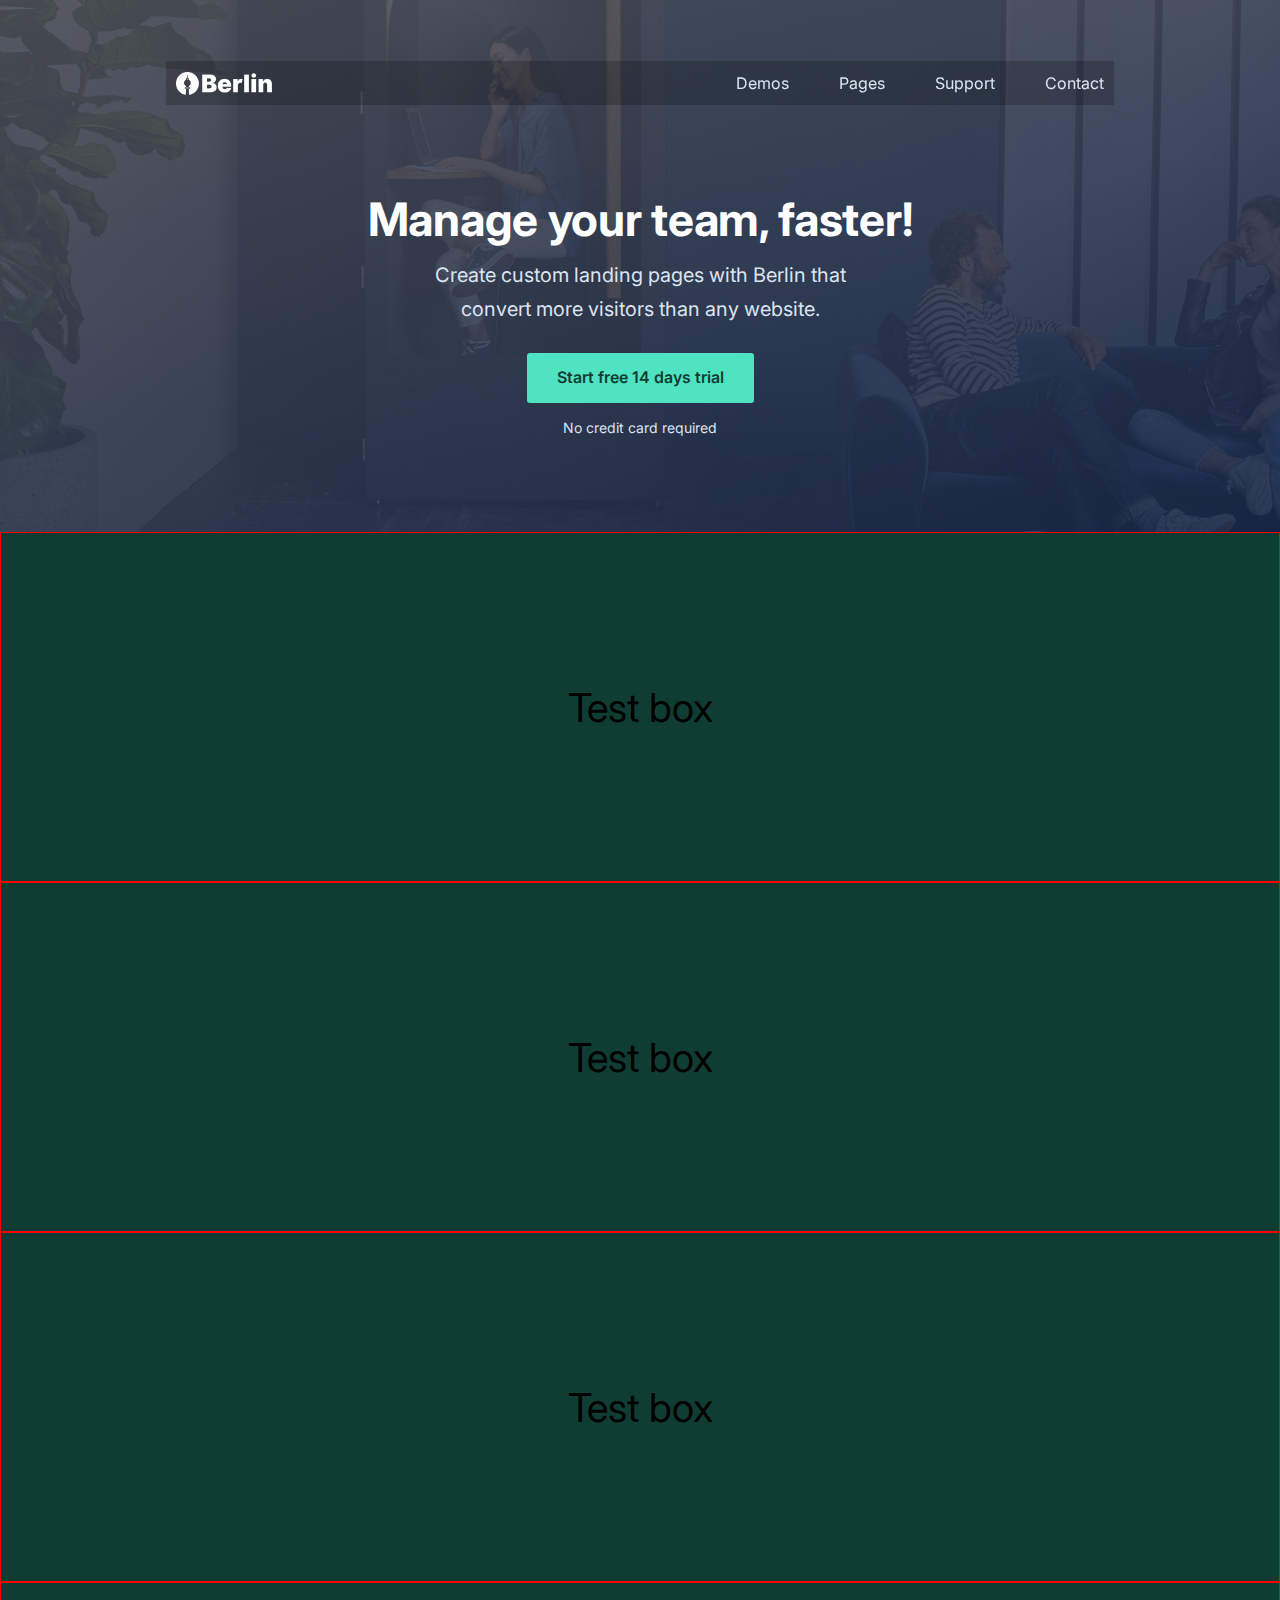
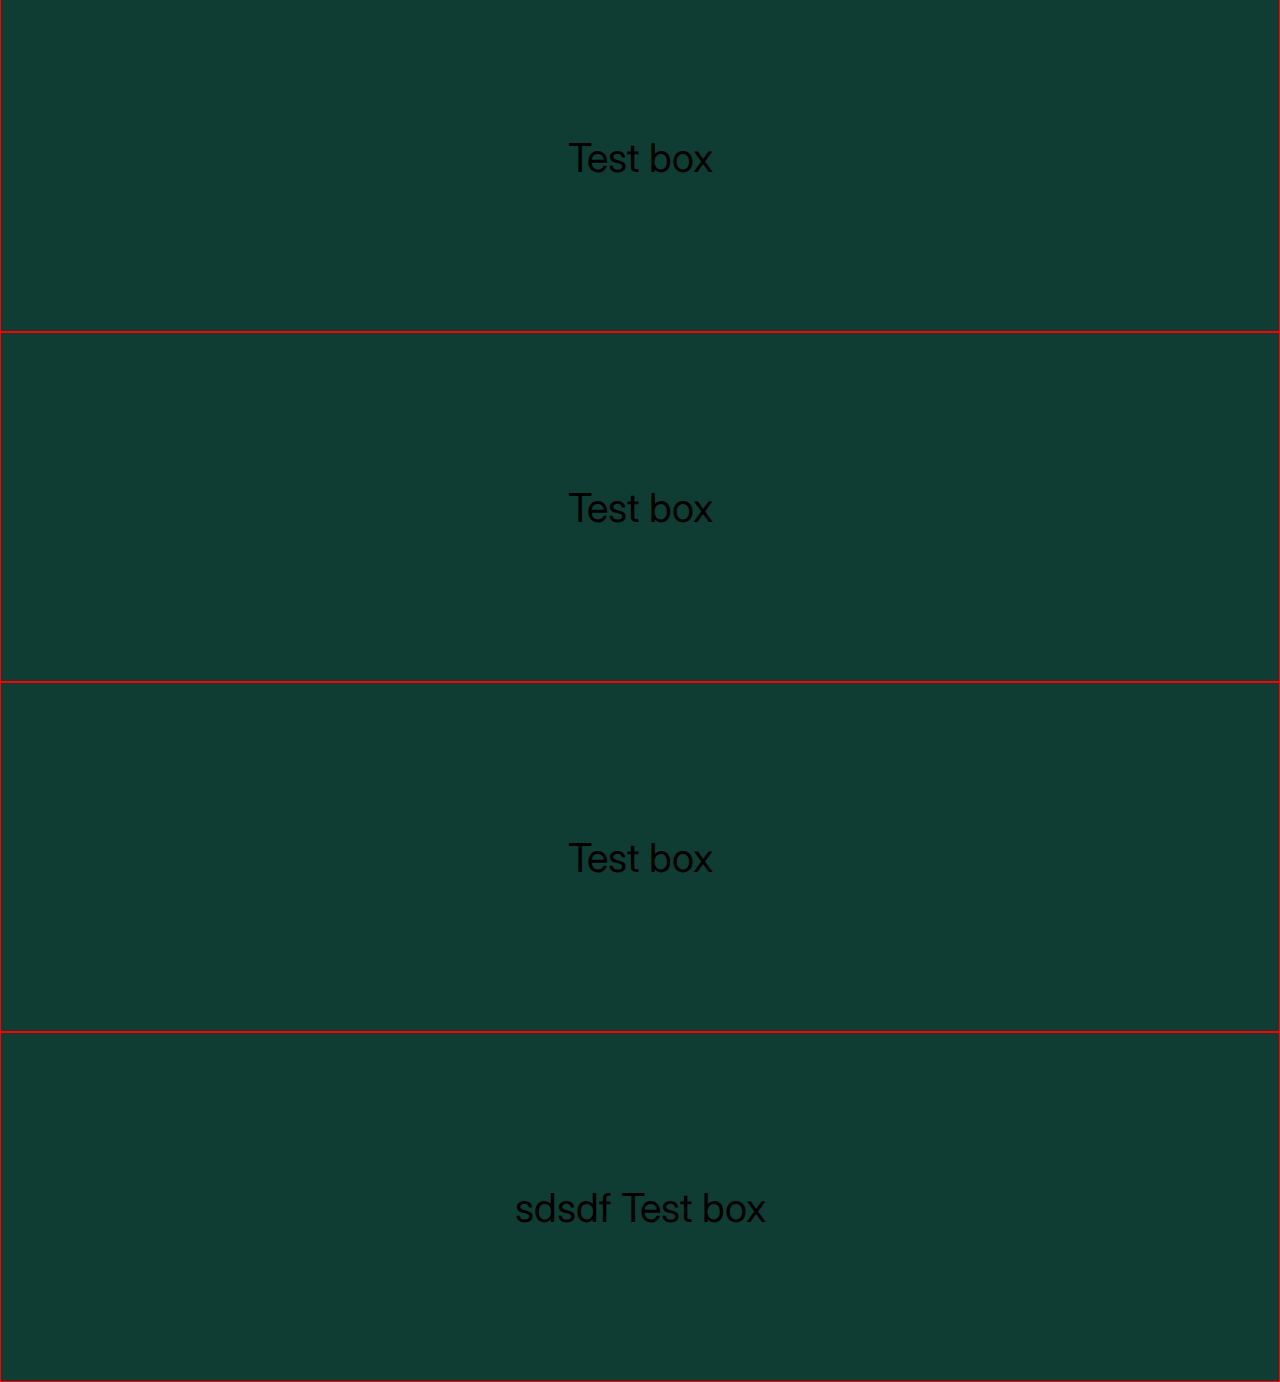
==== index.html @ 35b6f2f5 "divide header and top-content, change top-content bg" ====
<!DOCTYPE html>
<html lang="en">
<head>
<meta http-equiv="Content-Type" content="text/html; charset=UTF-8">
    <meta name="viewport" content="width=device-width,initial-scale=1,maximum-scale=1.0">
    <link rel="preconnect" href="https://fonts.googleapis.com">
    <link rel="preconnect" href="https://fonts.gstatic.com" crossorigin>
    <link href="https://fonts.googleapis.com/css2?family=Inter:wght@400;600;700&display=swap" rel="stylesheet">
    <link rel="stylesheet" href="css/style.css">
    <title>Berlin</title>
</head>
<body>
<div class="site-wrapper">
<header class="header">
  <div class="header__container">
    <div class="header__body">
      <div class="header__logo">
        <a href="#">
          <img src="img/Logo-White.png" alt="Logo-White-img">
        </a>
      </div>
      <div class="header__menu">
        <ul class="menu__list">
          <li class="menu__item"><a href="">Demos</a></li>
          <li class="menu__item"><a href="">Pages</a></li>
          <li class="menu__item"><a href="">Support</a></li>
          <li class="menu__item"><a href="">Contact</a></li>
        </ul>
      </div>
    </div>
  </div>
</header><div class="content-top">
<div class="content-top__container">
<h2 class="promote__title">Manage your team, faster!</h2>
      <p class="promote__text">Create custom landing pages with Berlin that convert more visitors than any website.</p>
      <a href="#" class="promote__button">Start free 14 days trial</a>
      <span class="promote__prompt">No credit card required</span>
</div>
</div>
<div class="test-box">
</div>
<div class="test-box">
</div>
<div class="test-box">
</div>
<div class="test-box">
</div>
<div class="test-box">
</div>
<div class="test-box">
</div>
<div class="test-box">sdsdf
</div>
</div>
 
</body>
</html>
---- css/style.css ----
* {
  padding: 0;
  margin: 0;
  border: 0;
}

*,
*:before,
*:after {
  -webkit-box-sizing: border-box;
  box-sizing: border-box;
}

:focus,
:active {
  outline: none;
}

a:focus,
a:active {
  outline: none;
}

nav,
footer,
header,
aside {
  display: block;
}

html,
body {
  height: 100%;
  width: 100%;
  line-height: 1;
  font-size: 14px;
  -ms-text-size-adjust: 100%;
  -moz-text-size-adjust: 100%;
  -webkit-text-size-adjust: 100%;
}

input,
button,
textarea {
  font-family: inherit;
}

input::-ms-clear {
  display: none;
}

button {
  cursor: pointer;
}

button::-moz-focus-inner {
  padding: 0;
  border: 0;
}

a,
a:visited {
  text-decoration: none;
}

a:hover {
  text-decoration: none;
}

ul li {
  list-style: none;
}

img {
  vertical-align: top;
}

h1,
h2,
h3,
h4,
h5,
h6 {
  font-size: inherit;
  font-weight: 400;
}

body {
  background: #E5E5E5;
}

.site-wrapper {
  width: 100%;
  min-width: 100%;
  overflow: hidden;
}

.header {
  width: 100%;
  display: -webkit-box;
  display: -ms-flexbox;
  display: flex;
  -webkit-box-align: center;
      -ms-flex-align: center;
          align-items: center;
}
.header .header__container {
  width: 100%;
  margin: 0 auto;
  display: -webkit-box;
  display: -ms-flexbox;
  display: flex;
  -webkit-box-orient: vertical;
  -webkit-box-direction: normal;
      -ms-flex-direction: column;
          flex-direction: column;
  -webkit-box-align: center;
      -ms-flex-align: center;
          align-items: center;
}
.header .header__container .header__body {
  max-width: 1188px;
  width: 74%;
  max-height: 145px;
  display: -webkit-box;
  display: -ms-flexbox;
  display: flex;
  -webkit-box-pack: justify;
      -ms-flex-pack: justify;
          justify-content: space-between;
  -webkit-box-align: center;
      -ms-flex-align: center;
          align-items: center;
  position: fixed;
  top: 0;
  margin: 0 auto;
  padding: 10px;
  margin-top: 61px;
  background: rgba(0, 0, 0, 0.2);
}
.header .header__container .header__body .header__menu .menu__list {
  display: -webkit-box;
  display: -ms-flexbox;
  display: flex;
  -webkit-box-align: center;
      -ms-flex-align: center;
          align-items: center;
}
.header .header__container .header__body .header__menu .menu__list .menu__item {
  padding-left: 50px;
}
.header .header__container .header__body .header__menu .menu__list .menu__item a {
  font-family: "Inter", sans-serif;
  font-size: 16px;
  line-height: 24px;
  color: #DBE4F1;
}
.header .header__container .header__body .header__menu .menu__list .menu__item a:hover {
  color: yellowgreen;
}

.content-top__container {
  width: 100%;
  display: -webkit-box;
  display: -ms-flexbox;
  display: flex;
  -webkit-box-orient: vertical;
  -webkit-box-direction: normal;
      -ms-flex-direction: column;
          flex-direction: column;
  padding-top: 185px;
  padding-bottom: 90px;
  -webkit-box-align: center;
      -ms-flex-align: center;
          align-items: center;
  background: url(../img/BG-top.png) top center no-repeat, linear-gradient(316.5deg, #152649 0.52%, #4F525C 94.99%);
  mix-blend-mode: normal;
  width: 100%;
  margin: 0 auto;
  display: flex;
  flex-direction: column;
  align-items: center;
}
.content-top__container .promote__title {
  font-family: "Inter", sans-serif;
  font-style: normal;
  font-weight: bold;
  font-size: 46px;
  line-height: 68px;
  text-align: center;
  letter-spacing: -0.3px;
  color: #FFFFFF;
  margin-bottom: 5px;
}
.content-top__container .promote__text {
  max-width: 35%;
  font-family: "Inter", sans-serif;
  font-style: normal;
  font-weight: normal;
  font-size: 20px;
  line-height: 34px;
  text-align: center;
  color: #DBE4F1;
  margin-bottom: 27px;
}
.content-top__container .promote__button {
  width: 227px;
  height: 50px;
  padding: 15px 27.5px 16px 28.5px;
  font-family: "Inter", sans-serif;
  font-style: normal;
  font-weight: 600;
  font-size: 16px;
  line-height: 19px;
  text-align: center;
  color: #0F3D33;
  background: #50E3C2;
  border-radius: 3px;
  margin-bottom: 11px;
}
.content-top__container .promote__button:hover {
  background: yellowgreen;
}
.content-top__container .promote__prompt {
  font-family: "Inter", sans-serif;
  font-style: normal;
  font-weight: normal;
  font-size: 14px;
  line-height: 28px;
  text-align: center;
  color: #DBE4F1;
}

.test-box {
  width: 100%;
  height: 350px;
  background-color: #0F3D33;
  border: 1px solid red;
  text-align: center;
  line-height: 350px;
  font-family: "Inter", sans-serif;
  font-style: normal;
  font-weight: normal;
  font-size: 40px;
}
.test-box:after {
  content: "Test box";
}
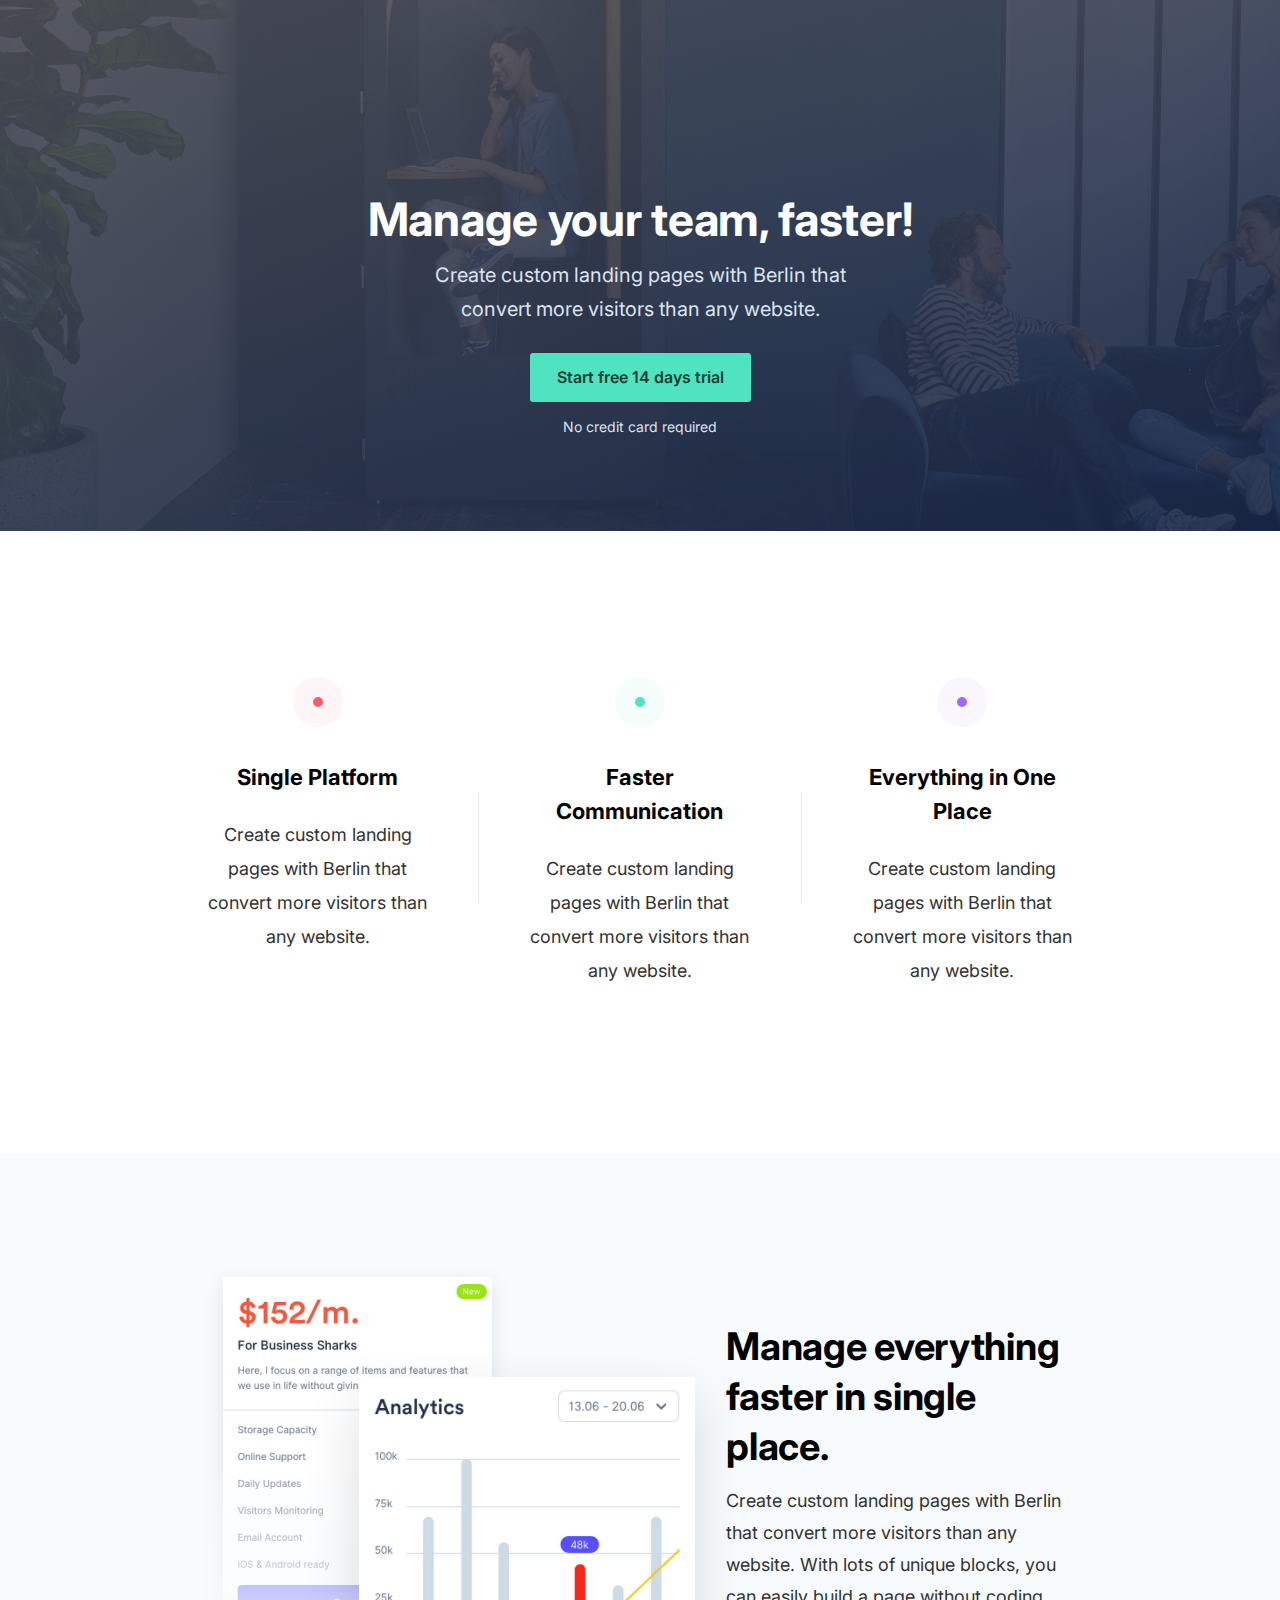
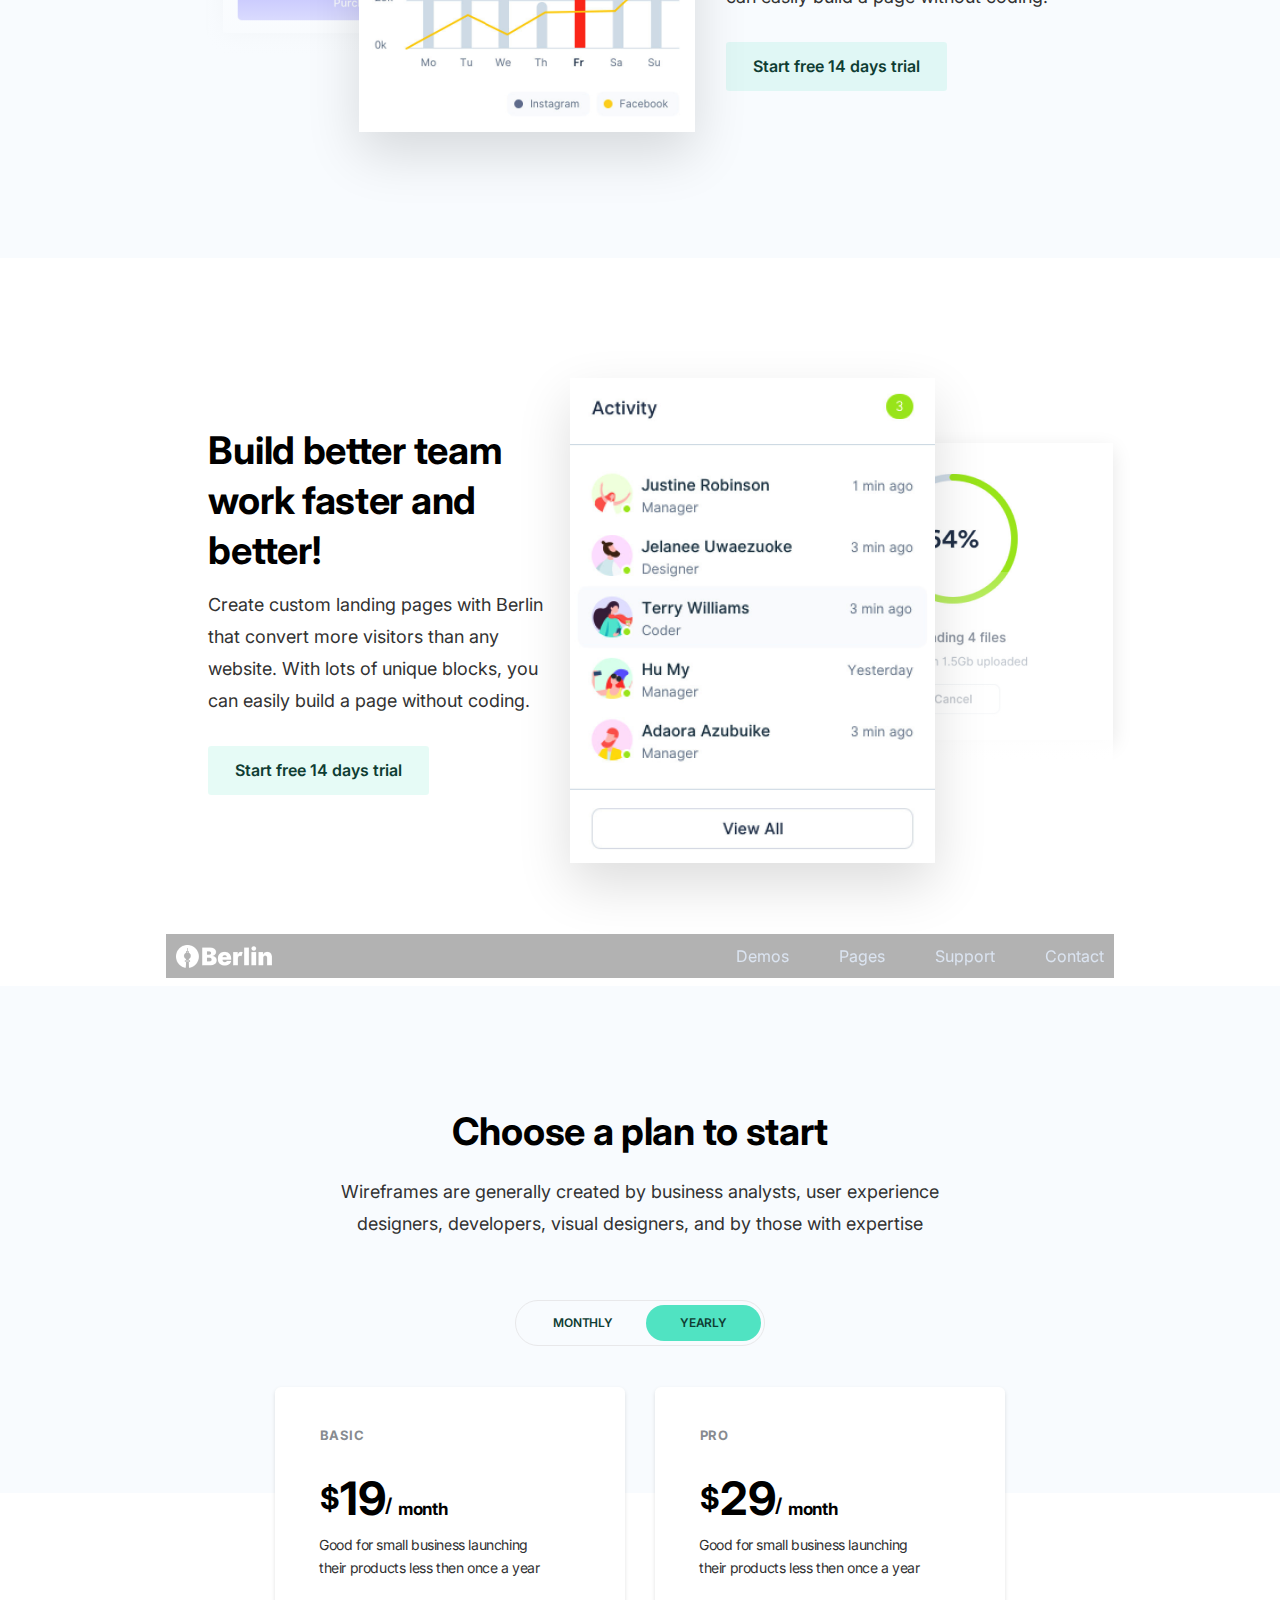
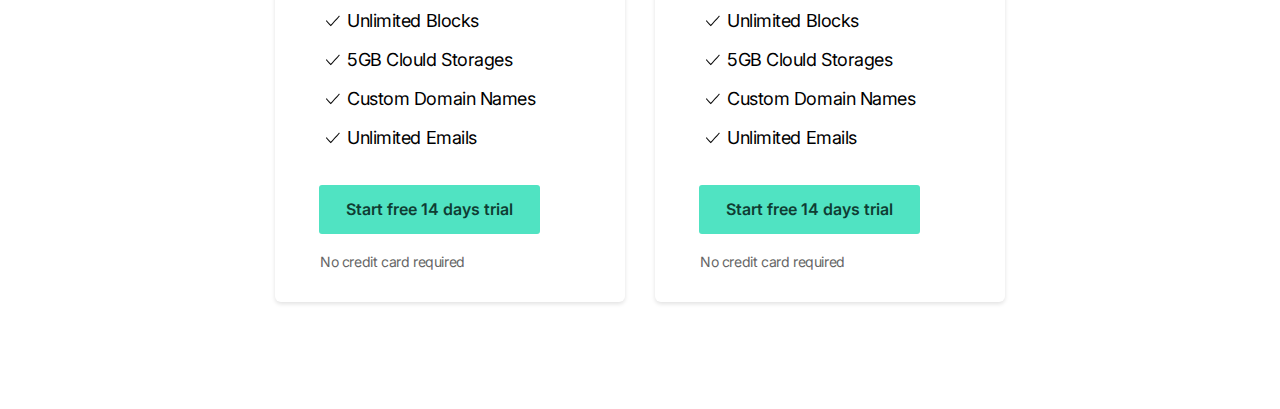
==== commit 45a46647: "added features, content1&2, pricing blocks. added empty testimonials, footer blocks" ====
--- a/index.html
+++ b/index.html
@@ -30,28 +30,114 @@
     </div>
   </div>
 </header><div class="content-top">
-<div class="content-top__container">
-<h2 class="promote__title">Manage your team, faster!</h2>
-      <p class="promote__text">Create custom landing pages with Berlin that convert more visitors than any website.</p>
-      <a href="#" class="promote__button">Start free 14 days trial</a>
-      <span class="promote__prompt">No credit card required</span>
-</div>
-</div>
-<div class="test-box">
-</div>
-<div class="test-box">
-</div>
-<div class="test-box">
-</div>
-<div class="test-box">
-</div>
-<div class="test-box">
-</div>
-<div class="test-box">
-</div>
-<div class="test-box">sdsdf
-</div>
-</div>
+  <div class="content-top__container">
+    <h2 class="content-top__title">Manage your team, faster!</h2>
+    <p class="content-top__text">Create custom landing pages with Berlin that convert more visitors than any website.</p>
+    <button class="content-top__button button-start">Start free 14 days trial</button>
+    <p class="content-top__prompt">No credit card required</p>
+  </div>
+</div><div class="features">
+  <div class="features__container">
+    <div class="features__feature">
+      <div class="features__dot red-dot"></div>
+      <h3 class="features__title">Single Platform</h3>
+      <p class="features___text">Create custom landing pages with Berlin that convert more visitors than any website.</p>
+    </div>
+    <div class="features__line"></div>
+    <div class="features__feature">
+      <div class="features__dot turquoise-dot"></div>
+      <h3 class="features__title">Faster Communication</h3>
+      <p class="features___text">Create custom landing pages with Berlin that convert more visitors than any website.</p>
+    </div>
+    <div class="features__line"></div>
+    <div class="features__feature">
+      <div class="features__dot violet-dot"></div>
+      <h3 class="features__title">Everything in One Place</h3>
+      <p class="features___text">Create custom landing pages with Berlin that convert more visitors than any website.</p>
+    </div>
+  </div>
+</div><div class="content1 content-block">
+  <div class="content1__container content__container">
+    <div class="content1__images content__images">
+      <div class="content1__bottom-image">
+        <img src="img/1_bottom-page-img.png" alt="Example bottom page image">
+      </div>
+      <div class="content1__shadow-box"></div>
+      <div class="content1__top-image">
+        <img src="img/1_top-page-img.png" alt="Example top page image">
+      </div>
+    </div>
+    <div class="content1__content contents__content">
+      <h3 class="content1__title contents__titles">Manage everything faster in single place.</h3>
+      <p class="content1__text contents__texts">Create custom landing pages with Berlin that convert more visitors than any website. With lots of unique blocks, you can easily build a page without coding.</p>
+      <button class="content1__button contents__buttons button-start">Start free 14 days trial</button>
+
+    </div>
+  </div>
+</div><div class="content2 content-block">
+  <div class="content2__container content__container">
+    <div class="content2__images content__images">
+      <div class="content2__bottom-image">
+        <img src="img/2_bottom-page-img.png" alt="Example bottom page image">
+      </div>
+      <div class="content2__shadow-box"></div>
+      <div class="content2__top-image">
+        <img src="img/2_top-page-img.png" alt="Example top page image">
+      </div>
+    </div>
+    <div class="content2__content contents__content">
+      <h3 class="content2__title contents__titles">Build better team work faster and better!</h3>
+      <p class="content2__text contents__texts">Create custom landing pages with Berlin that convert more visitors than any website. With lots of unique blocks, you can easily build a page without coding.</p>
+      <button class="content2__button contents__buttons button-start">Start free 14 days trial</button>
+
+    </div>
+  </div>
+</div><div class="pricing">
+  <div class="pricing__choice-container">
+    <h2 class="pricing__title">Choose a plan to start</h2>
+    <p class="pricing__text">
+      Wireframes are generally created by business analysts, user experience designers, developers, visual designers, and by those with expertise</p>
+    <div class="pricing__choice-buttons">
+      <button class="pricing__choice-button-month pricing__choice-button">monthly</button>
+      <button class="pricing__choice-button-year pricing__choice-button" autofocus>yearly</button>
+    </div>
+  </div>
+  <div class="pricing__plan-container">
+    <div class="pricing__price1 price-block">
+      <p class="pricing__plan-type">Basic</p>
+      <p class="pricing__price"><span class="dollar">$</span>19<span class="slash">/</span><span class="period">month</span></p>
+      <p class="pricing__plan-text">Good for small business launching their products less then once a year</p>
+      <ul class="pricing__benefits-basic pricing__benefits">
+        <li>Unlimited Blocks</li>
+        <li>5GB Clould Storages</li>
+        <li>Custom Domain Names</li>
+        <li>Unlimited Emails</li>
+      </ul>
+      <button class="pricing__button-basic pricing__price-button button-start">Start free 14 days trial</button>
+      <p class="pricing__prompt">No credit card required</p>
+    </div>
+    <div class="pricing__price2 price-block">
+      <p class="pricing__plan-type">Pro</p>
+      <p class="pricing__price"><span class="dollar">$</span>29<span class="slash">/</span><span class="period">month</span>
+      </p>
+      <p class="pricing__plan-text">Good for small business launching their products less then once a year</p>
+      <ul class="pricing__benefits-pro pricing__benefits">
+        <li>Unlimited Blocks</li>
+        <li>5GB Clould Storages</li>
+        <li>Custom Domain Names</li>
+        <li>Unlimited Emails</li>
+      </ul>
+      <button class="pricing__button-basic pricing__price-button button-start">Start free 14 days trial</button>
+      <p class="pricing__prompt">No credit card required</p>
+    </div>
+
+  </div>
+</div><div class="testimonials">
+  <div class="testimonials__container">
+
+
+  </div>
+</div></div>
  
 </body>
 </html>--- a/css/style.css
+++ b/css/style.css
@@ -85,14 +85,35 @@
   font-weight: 400;
 }
 
-body {
-  background: #E5E5E5;
+.button-start {
+  display: -webkit-box;
+  display: -ms-flexbox;
+  display: flex;
+  -webkit-box-pack: center;
+      -ms-flex-pack: center;
+          justify-content: center;
+  -webkit-box-align: center;
+      -ms-flex-align: center;
+          align-items: center;
+  border-radius: 3px;
+  background-color: #50E3C2;
+  color: #0F3D33;
+  padding: 15px 27px;
+  font-style: normal;
+  font-weight: 600;
+  font-size: 16px;
+  line-height: 19px;
+  text-align: center;
+}
+.button-start:hover {
+  background: #b1e647;
 }
 
 .site-wrapper {
   width: 100%;
   min-width: 100%;
   overflow: hidden;
+  font-family: "Inter", sans-serif;
 }
 
 .header {
@@ -134,9 +155,10 @@
   position: fixed;
   top: 0;
   margin: 0 auto;
+  z-index: 10;
   padding: 10px;
   margin-top: 61px;
-  background: rgba(0, 0, 0, 0.2);
+  background: rgba(0, 0, 0, 0.3);
 }
 .header .header__container .header__body .header__menu .menu__list {
   display: -webkit-box;
@@ -150,13 +172,13 @@
   padding-left: 50px;
 }
 .header .header__container .header__body .header__menu .menu__list .menu__item a {
-  font-family: "Inter", sans-serif;
   font-size: 16px;
   line-height: 24px;
   color: #DBE4F1;
 }
 .header .header__container .header__body .header__menu .menu__list .menu__item a:hover {
-  color: yellowgreen;
+  color: #b1e647;
+  text-shadow: 0 0 20px white;
 }
 
 .content-top__container {
@@ -181,8 +203,7 @@
   flex-direction: column;
   align-items: center;
 }
-.content-top__container .promote__title {
-  font-family: "Inter", sans-serif;
+.content-top__container .content-top__title {
   font-style: normal;
   font-weight: bold;
   font-size: 46px;
@@ -192,9 +213,8 @@
   color: #FFFFFF;
   margin-bottom: 5px;
 }
-.content-top__container .promote__text {
+.content-top__container .content-top__text {
   max-width: 35%;
-  font-family: "Inter", sans-serif;
   font-style: normal;
   font-weight: normal;
   font-size: 20px;
@@ -203,46 +223,503 @@
   color: #DBE4F1;
   margin-bottom: 27px;
 }
-.content-top__container .promote__button {
-  width: 227px;
+.content-top__container .content-top__button {
+  margin-bottom: 11px;
+}
+.content-top__container .content-top__prompt {
+  font-style: normal;
+  font-weight: normal;
+  font-size: 14px;
+  line-height: 28px;
+  text-align: center;
+  color: #DBE4F1;
+}
+
+.features__container {
+  background-color: #FFFFFF;
+  width: 69%;
+  margin: 0 auto;
+  padding-top: 146px;
+  padding-bottom: 166px;
+  display: -webkit-box;
+  display: -ms-flexbox;
+  display: flex;
+  -webkit-box-pack: justify;
+      -ms-flex-pack: justify;
+          justify-content: space-between;
+  -ms-flex-line-pack: center;
+      align-content: center;
+  -ms-flex-wrap: wrap;
+      flex-wrap: wrap;
+}
+@media (max-width: 494px) {
+  .features__container {
+    -webkit-box-orient: vertical;
+    -webkit-box-direction: normal;
+        -ms-flex-direction: column;
+            flex-direction: column;
+  }
+}
+.features__container .features__feature {
+  width: 27%;
+  min-width: 165px;
+  display: -webkit-box;
+  display: -ms-flexbox;
+  display: flex;
+  -webkit-box-orient: vertical;
+  -webkit-box-direction: normal;
+      -ms-flex-direction: column;
+          flex-direction: column;
+  -webkit-box-align: center;
+      -ms-flex-align: center;
+          align-items: center;
+}
+@media (max-width: 494px) {
+  .features__container .features__feature {
+    width: 100%;
+    margin-bottom: 30px;
+  }
+}
+.features__container .features__feature .red-dot {
   height: 50px;
-  padding: 15px 27.5px 16px 28.5px;
-  font-family: "Inter", sans-serif;
+  width: 50px;
+  background-color: #FC5C65;
+  border-radius: 50%;
+  border: 20px solid rgba(252, 92, 101, 0.0596);
+  -webkit-background-clip: padding-box;
+  background-clip: padding-box;
+  margin-bottom: 33px;
+}
+.features__container .features__feature .turquoise-dot {
+  height: 50px;
+  width: 50px;
+  background-color: #50E3C2;
+  border-radius: 50%;
+  border: 20px solid rgba(80, 227, 194, 0.0596);
+  -webkit-background-clip: padding-box;
+  background-clip: padding-box;
+  margin-bottom: 33px;
+}
+.features__container .features__feature .violet-dot {
+  height: 50px;
+  width: 50px;
+  background-color: #A665FB;
+  border-radius: 50%;
+  border: 20px solid rgba(166, 101, 251, 0.0596);
+  -webkit-background-clip: padding-box;
+  background-clip: padding-box;
+  margin-bottom: 33px;
+}
+.features__container .features__feature .features__title {
+  font-style: normal;
+  font-weight: bold;
+  font-size: 22px;
+  line-height: 34px;
+  text-align: center;
+  color: #000000;
+  margin-bottom: 24px;
+}
+.features__container .features__feature .features___text {
+  font-style: normal;
+  font-weight: normal;
+  font-size: 18px;
+  line-height: 34px;
+  text-align: center;
+  color: #323232;
+}
+.features__container .features__line {
+  width: 1px;
+  height: 111px;
+  background-color: #E8E8EA;
+  margin-top: 115px;
+  margin-left: 5px;
+  margin-right: 5px;
+}
+@media (max-width: 749px) {
+  .features__container .features__line {
+    visibility: hidden;
+  }
+}
+@media (max-width: 494px) {
+  .features__container .features__line {
+    display: none;
+  }
+}
+
+.content-block {
+  background: #F8FBFE;
+}
+.content-block .content__container {
+  width: 69%;
+  margin: 0 auto;
+  display: -webkit-box;
+  display: -ms-flexbox;
+  display: flex;
+  -webkit-box-pack: justify;
+      -ms-flex-pack: justify;
+          justify-content: space-between;
+  padding: 120px 10px;
+  -webkit-box-align: center;
+      -ms-flex-align: center;
+          align-items: center;
+}
+@media (max-width: 1200px) {
+  .content-block .content__container {
+    width: 90%;
+  }
+}
+@media (max-width: 835px) {
+  .content-block .content__container {
+    width: 100%;
+    padding: 120px 15px;
+  }
+}
+@media (max-width: 749px) {
+  .content-block .content__container {
+    -webkit-box-orient: vertical;
+    -webkit-box-direction: normal;
+        -ms-flex-direction: column;
+            flex-direction: column;
+    -ms-grid-column-align: center;
+        justify-self: center;
+    padding: 50px 15px;
+  }
+  .content-block .content__container .content__images {
+    margin-bottom: 23px;
+  }
+}
+.content-block .content__container .content__images {
+  width: 44%;
+  min-width: 487px;
+  min-height: 464px;
+  position: relative;
+  margin-right: 15px;
+}
+.content-block .content__container .contents__content {
+  width: 40%;
+}
+@media (max-width: 749px) {
+  .content-block .content__container .contents__content {
+    width: 80%;
+  }
+}
+.content-block .content__container .contents__content .contents__titles {
+  font-style: normal;
+  font-weight: bold;
+  font-size: 38px;
+  line-height: 50px;
+  letter-spacing: -0.3px;
+  color: #000000;
+  margin-bottom: 14px;
+}
+.content-block .content__container .contents__content .contents__texts {
+  font-style: normal;
+  font-weight: normal;
+  font-size: 18px;
+  line-height: 32px;
+  color: #323232;
+  margin-bottom: 29px;
+}
+.content-block .content__container .contents__content .contents__buttons {
+  background: rgba(80, 227, 194, 0.14);
+  mix-blend-mode: normal;
   font-style: normal;
   font-weight: 600;
   font-size: 16px;
   line-height: 19px;
   text-align: center;
   color: #0F3D33;
-  background: #50E3C2;
-  border-radius: 3px;
-  margin-bottom: 11px;
-}
-.content-top__container .promote__button:hover {
-  background: yellowgreen;
-}
-.content-top__container .promote__prompt {
-  font-family: "Inter", sans-serif;
+}
+.content-block .content__container .contents__content .contents__buttons:hover {
+  background: #b1e647;
+}
+.content-block .content1__container .content1__bottom-image {
+  position: absolute;
+  top: 3px;
+  left: 15px;
+  background: #FFFFFF;
+  -webkit-box-shadow: 0px 6px 20px rgba(0, 0, 0, 0.103346);
+          box-shadow: 0px 6px 20px rgba(0, 0, 0, 0.103346);
+  border-radius: 5px;
+}
+.content-block .content1__container .content1__shadow-box {
+  position: absolute;
+  top: 200px;
+  width: 351px;
+  height: 192px;
+  background: -webkit-gradient(linear, left top, left bottom, color-stop(-26.82%, rgba(248, 251, 254, 0.0001)), to(#F8FBFE));
+  background: linear-gradient(180deg, rgba(248, 251, 254, 0.0001) -26.82%, #F8FBFE 100%);
+}
+.content-block .content1__container .content1__top-image {
+  position: absolute;
+  top: 103px;
+  left: 151px;
+  background: #FFFFFF;
+  -webkit-box-shadow: 0px 22px 54px rgba(0, 0, 0, 0.136011);
+          box-shadow: 0px 22px 54px rgba(0, 0, 0, 0.136011);
+  border-radius: 5px;
+}
+.content-block .content2__container {
+  -webkit-box-orient: horizontal;
+  -webkit-box-direction: reverse;
+      -ms-flex-direction: row-reverse;
+          flex-direction: row-reverse;
+}
+@media (max-width: 749px) {
+  .content-block .content2__container {
+    -webkit-box-orient: vertical;
+    -webkit-box-direction: normal;
+        -ms-flex-direction: column;
+            flex-direction: column;
+    -ms-grid-column-align: center;
+        justify-self: center;
+  }
+}
+.content-block .content2__container .content2__bottom-image {
+  position: absolute;
+  top: 65px;
+  left: 223px;
+  background: #FFFFFF;
+  -webkit-box-shadow: 0px 6px 20px rgba(0, 0, 0, 0.103346);
+          box-shadow: 0px 6px 20px rgba(0, 0, 0, 0.103346);
+  border-radius: 5px;
+}
+.content-block .content2__container .content2__shadow-box {
+  position: absolute;
+  top: 194px;
+  left: 223px;
+  width: 320px;
+  height: 192px;
+  background: -webkit-gradient(linear, left top, left bottom, color-stop(-23.88%, rgba(255, 255, 255, 0.0001)), to(#FFFFFF));
+  background: linear-gradient(180deg, rgba(255, 255, 255, 0.0001) -23.88%, #FFFFFF 100%);
+}
+.content-block .content2__container .content2__top-image {
+  position: absolute;
+  top: 0;
+  left: 0;
+  background: #FFFFFF;
+  -webkit-box-shadow: 0px 22px 54px rgba(0, 0, 0, 0.136011);
+          box-shadow: 0px 22px 54px rgba(0, 0, 0, 0.136011);
+  border-radius: 5px;
+}
+
+.content2 {
+  background: #FFFFFF;
+  margin-bottom: 24px;
+}
+
+.pricing .pricing__choice-container {
+  background: #F8FBFE;
+  display: -webkit-box;
+  display: -ms-flexbox;
+  display: flex;
+  -webkit-box-orient: vertical;
+  -webkit-box-direction: normal;
+      -ms-flex-direction: column;
+          flex-direction: column;
+  -webkit-box-align: center;
+      -ms-flex-align: center;
+          align-items: center;
+}
+.pricing .pricing__choice-container .pricing__title {
+  font-style: normal;
+  font-weight: bold;
+  font-size: 38px;
+  line-height: 50px;
+  text-align: center;
+  letter-spacing: -0.3px;
+  color: #000000;
+  margin-top: 120px;
+  margin-bottom: 20px;
+}
+.pricing .pricing__choice-container .pricing__text {
+  width: 47%;
+  font-style: normal;
+  font-weight: normal;
+  font-size: 18px;
+  line-height: 32px;
+  text-align: center;
+  color: #323232;
+  margin-bottom: 60px;
+}
+.pricing .pricing__choice-container .pricing__choice-buttons {
+  display: -webkit-box;
+  display: -ms-flexbox;
+  display: flex;
+  -webkit-box-pack: center;
+      -ms-flex-pack: center;
+          justify-content: center;
+  -webkit-box-align: center;
+      -ms-flex-align: center;
+          align-items: center;
+  width: 250px;
+  height: 46px;
+  background: #F8FBFE;
+  border: 1px solid #E8E8EA;
+  -webkit-box-sizing: border-box;
+          box-sizing: border-box;
+  border-radius: 23px;
+  margin-bottom: 147px;
+}
+.pricing .pricing__choice-container .pricing__choice-buttons .pricing__choice-button {
+  display: -webkit-box;
+  display: -ms-flexbox;
+  display: flex;
+  -webkit-box-pack: center;
+      -ms-flex-pack: center;
+          justify-content: center;
+  -webkit-box-align: center;
+      -ms-flex-align: center;
+          align-items: center;
+  border-radius: 23px;
+  background-color: #F8FBFE;
+  color: #0F3D33;
+  padding: 4px 34px;
+  font-style: normal;
+  font-weight: 600;
+  font-size: 12px;
+  line-height: 28px;
+  letter-spacing: -0.3px;
+  text-transform: uppercase;
+}
+.pricing .pricing__choice-container .pricing__choice-buttons .pricing__choice-button:focus {
+  background-color: #50E3C2;
+}
+.pricing .pricing__plan-container {
+  display: -webkit-box;
+  display: -ms-flexbox;
+  display: flex;
+  -webkit-box-pack: center;
+      -ms-flex-pack: center;
+          justify-content: center;
+  margin: 0 auto;
+  margin-bottom: 107px;
+}
+.pricing .pricing__plan-container > *:not(:last-child) {
+  margin-right: 30px;
+}
+.pricing .pricing__plan-container .price-block {
+  -webkit-box-sizing: border-box;
+          box-sizing: border-box;
+  width: 350px;
+  height: 515px;
+  margin-top: -106px;
+  background: #FFFFFF;
+  border-top: 4px solid #FFFFFF;
+  -webkit-box-shadow: 0px 2px 4px rgba(0, 0, 0, 0.116536);
+          box-shadow: 0px 2px 4px rgba(0, 0, 0, 0.116536);
+  border-radius: 6px;
+}
+.pricing .pricing__plan-container .price-block:hover {
+  border-top: 4px solid #50E3C2;
+}
+.pricing .pricing__plan-container .price-block .pricing__plan-type {
+  font-style: normal;
+  font-weight: bold;
+  font-size: 13px;
+  line-height: 32px;
+  letter-spacing: 0.433333px;
+  text-transform: uppercase;
+  color: #878B90;
+  margin-top: 28px;
+  margin-left: 45px;
+  margin-bottom: 17px;
+}
+.pricing .pricing__plan-container .price-block .pricing__price {
+  display: -webkit-box;
+  display: -ms-flexbox;
+  display: flex;
+  font-style: normal;
+  font-weight: bold;
+  font-size: 46px;
+  line-height: 60px;
+  letter-spacing: -0.3px;
+  color: #000000;
+  margin-left: 45px;
+  margin-bottom: 5px;
+}
+.pricing .pricing__plan-container .price-block .pricing__price .dollar {
+  -ms-flex-item-align: center;
+      -ms-grid-row-align: center;
+      align-self: center;
+  font-size: 30px;
+  line-height: 36px;
+  letter-spacing: -1.2px;
+  padding-right: 1px;
+}
+.pricing .pricing__plan-container .price-block .pricing__price .slash {
+  font-size: 19px;
+  line-height: 21px;
+  letter-spacing: -0.3px;
+  margin-right: 6px;
+  -ms-flex-item-align: end;
+      -ms-grid-row-align: end;
+      align-self: end;
+  margin-bottom: 12px;
+}
+.pricing .pricing__plan-container .price-block .pricing__price .period {
+  font-size: 17px;
+  line-height: 21px;
+  letter-spacing: -0.3px;
+  -ms-flex-item-align: end;
+      -ms-grid-row-align: end;
+      align-self: end;
+  margin-bottom: 8px;
+}
+.pricing .pricing__plan-container .price-block .pricing__plan-text {
+  font-style: normal;
+  font-weight: normal;
+  font-size: 14px;
+  line-height: 23px;
+  letter-spacing: -0.4px;
+  color: #323232;
+  margin-left: 44px;
+  margin-right: 77px;
+  margin-bottom: 26px;
+}
+.pricing .pricing__plan-container .price-block .pricing__benefits {
+  font-style: normal;
+  font-weight: normal;
+  font-size: 18px;
+  line-height: 32px;
+  letter-spacing: -0.45px;
+  color: #000000;
+  margin-left: 72px;
+  margin-bottom: 31px;
+}
+.pricing .pricing__plan-container .price-block .pricing__benefits > * {
+  list-style-image: url(../img/list-check.png);
+}
+.pricing .pricing__plan-container .price-block .pricing__benefits > *:not(:last-child) {
+  margin-bottom: 7px;
+}
+.pricing .pricing__plan-container .price-block .pricing__price-button {
+  margin-left: 44px;
+  margin-bottom: 14px;
+}
+.pricing .pricing__plan-container .price-block .pricing__prompt {
   font-style: normal;
   font-weight: normal;
   font-size: 14px;
   line-height: 28px;
-  text-align: center;
-  color: #DBE4F1;
-}
-
-.test-box {
-  width: 100%;
-  height: 350px;
-  background-color: #0F3D33;
-  border: 1px solid red;
-  text-align: center;
-  line-height: 350px;
-  font-family: "Inter", sans-serif;
-  font-style: normal;
-  font-weight: normal;
-  font-size: 40px;
-}
-.test-box:after {
-  content: "Test box";
+  letter-spacing: -0.4px;
+  color: #666666;
+  margin-left: 45px;
+}
+@media (max-width: 729px) {
+  .pricing .pricing__plan-container {
+    -webkit-box-orient: vertical;
+    -webkit-box-direction: normal;
+        -ms-flex-direction: column;
+            flex-direction: column;
+    -webkit-box-align: center;
+        -ms-flex-align: center;
+            align-items: center;
+  }
+  .pricing .pricing__plan-container > *:not(:first-child) {
+    margin-top: 10px;
+  }
+  .pricing .pricing__plan-container > * {
+    margin-right: 0px !important;
+  }
 }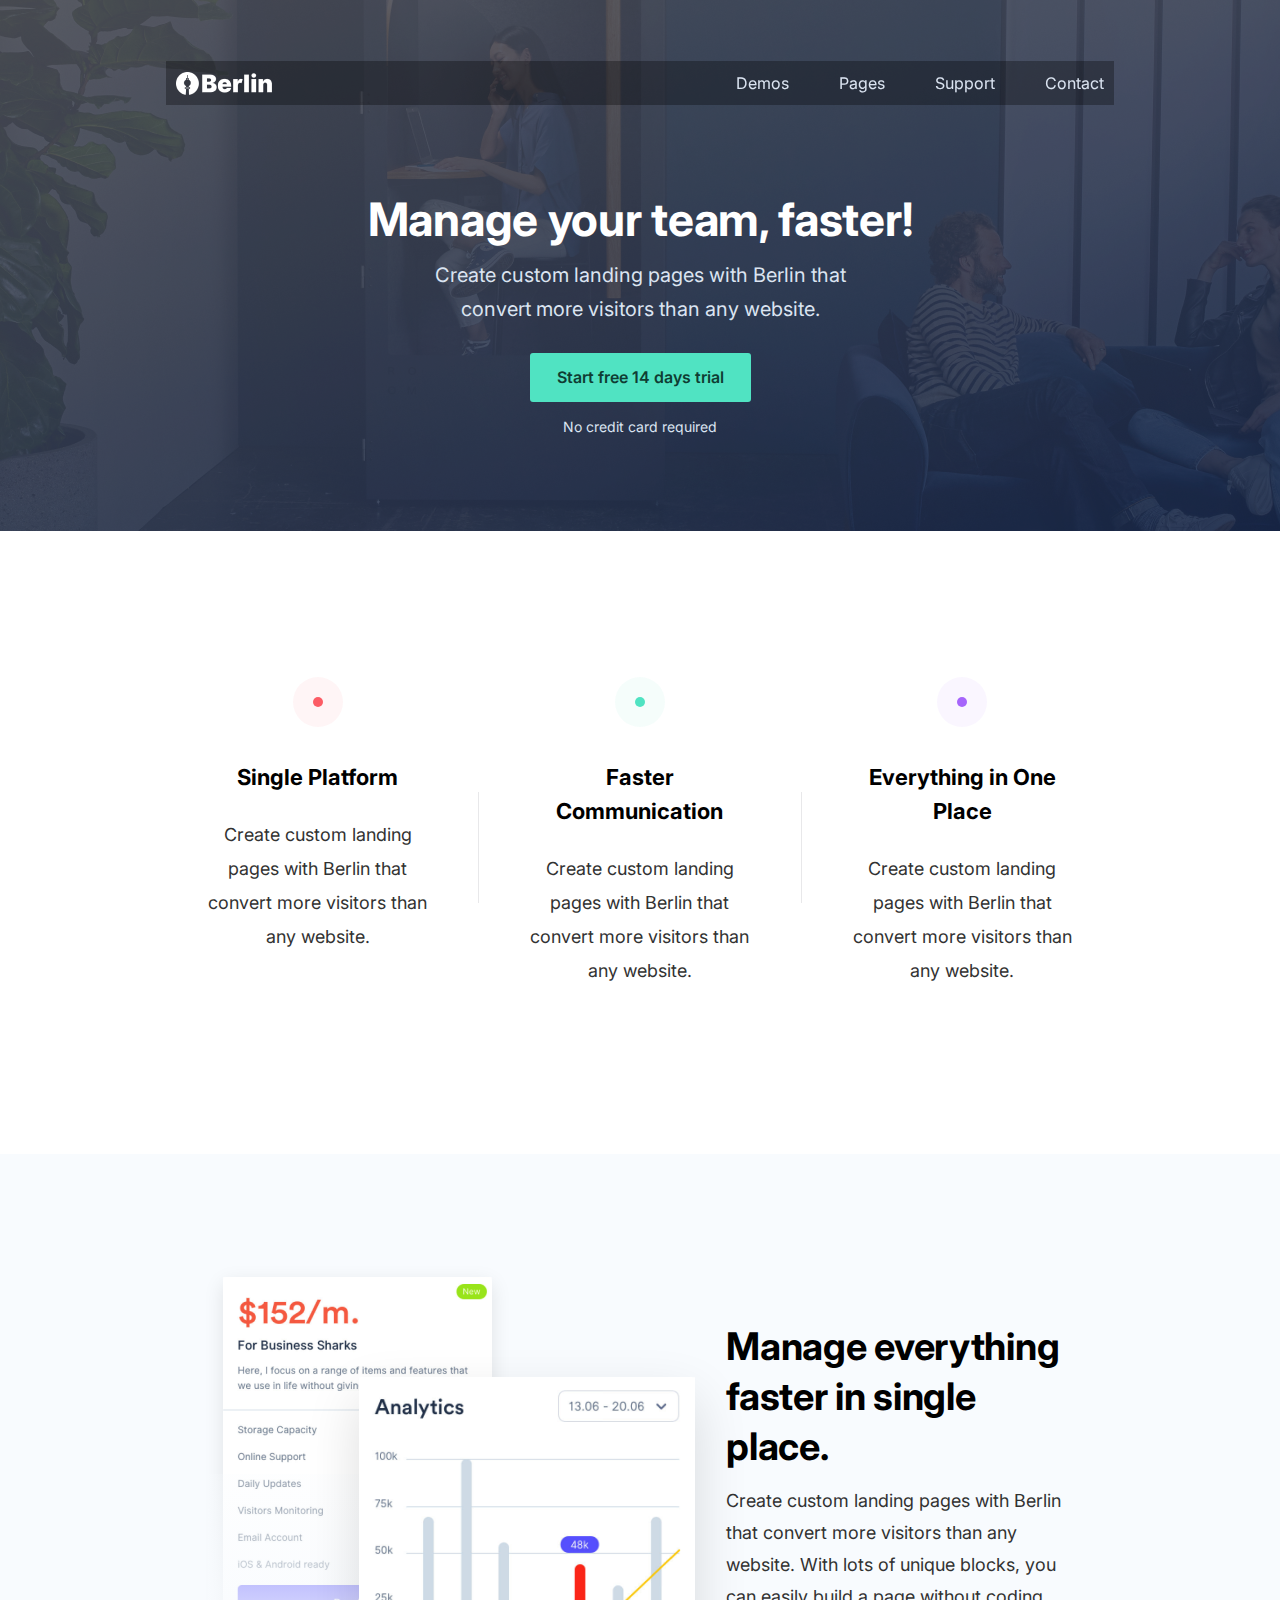
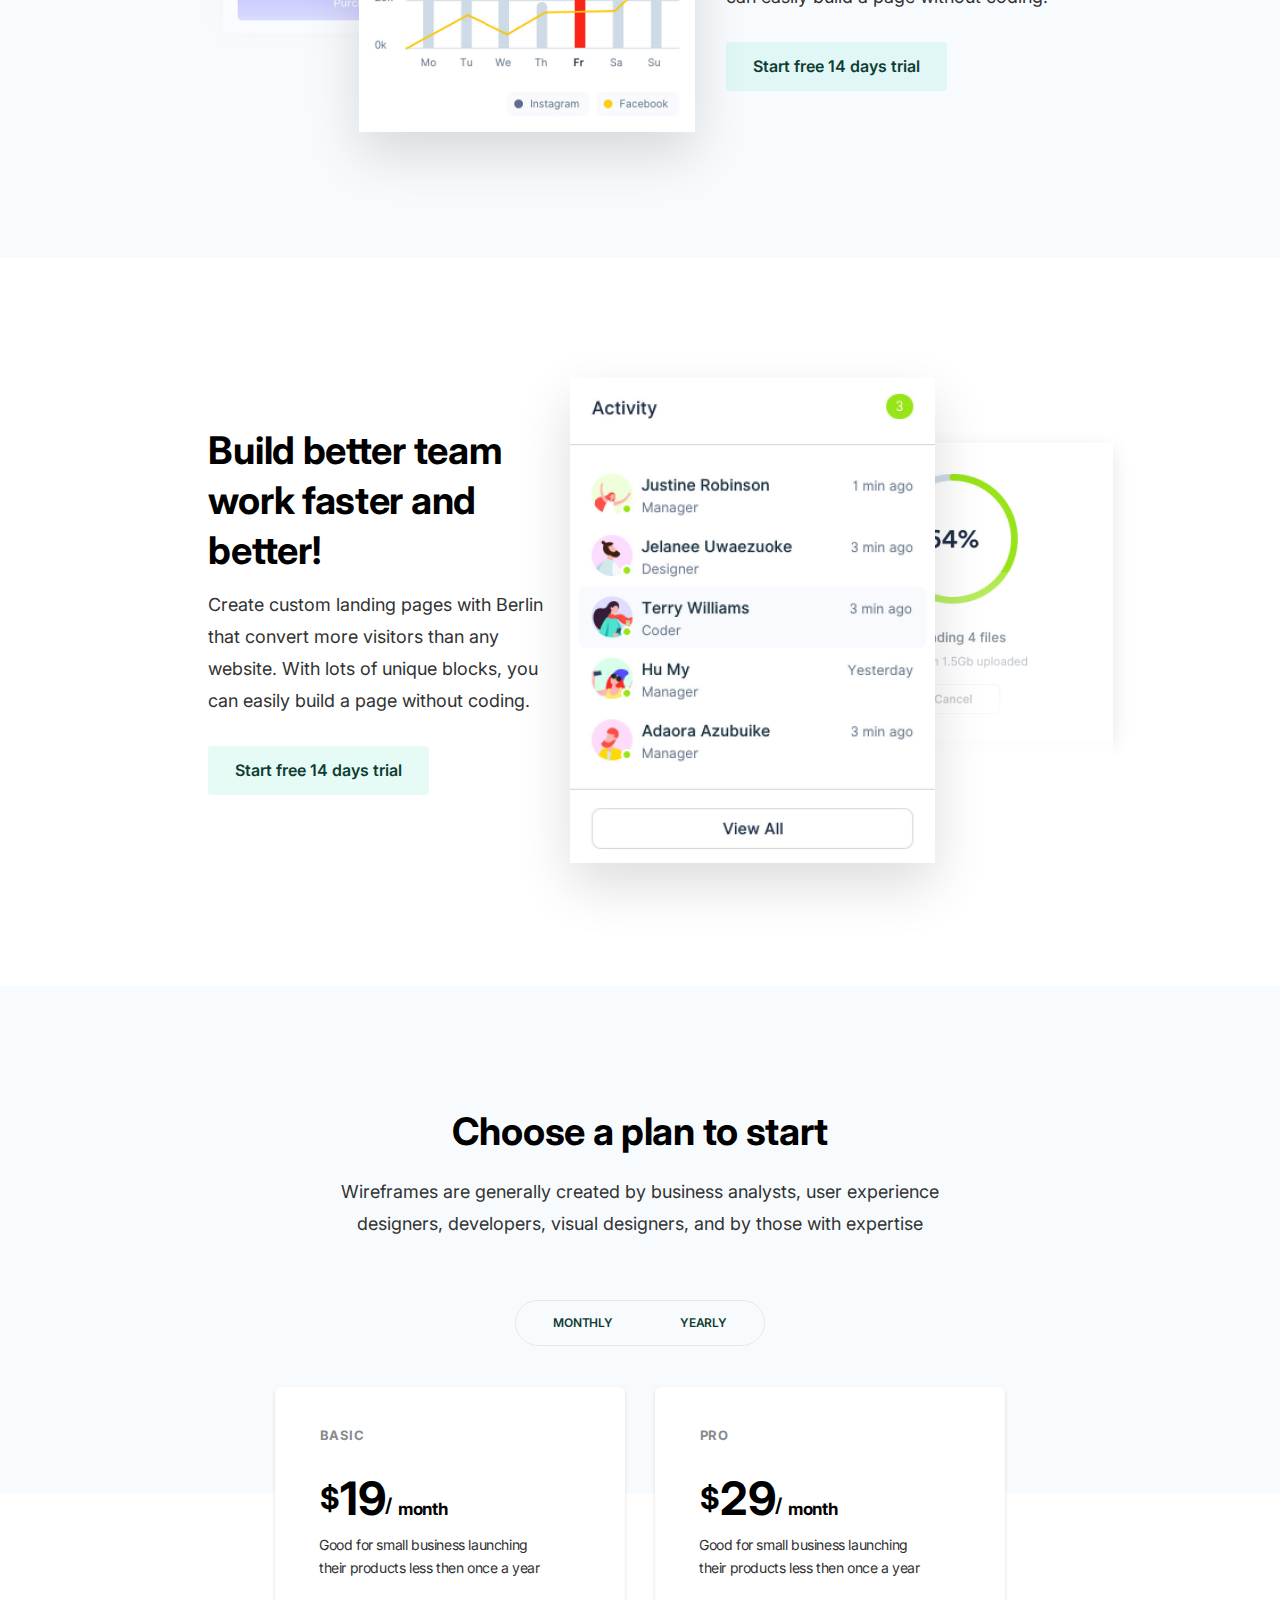
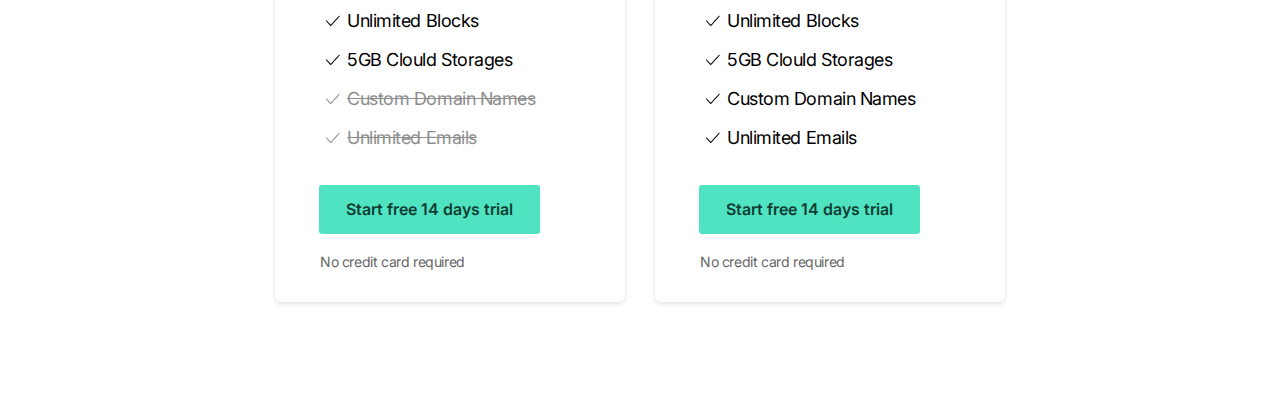
==== commit 5095d335: "change basic benefits, deleted button's autofocus" ====
--- a/index.html
+++ b/index.html
@@ -99,7 +99,7 @@
       Wireframes are generally created by business analysts, user experience designers, developers, visual designers, and by those with expertise</p>
     <div class="pricing__choice-buttons">
       <button class="pricing__choice-button-month pricing__choice-button">monthly</button>
-      <button class="pricing__choice-button-year pricing__choice-button" autofocus>yearly</button>
+      <button class="pricing__choice-button-year pricing__choice-button">yearly</button>
     </div>
   </div>
   <div class="pricing__plan-container">
--- a/css/style.css
+++ b/css/style.css
@@ -693,6 +693,16 @@
 .pricing .pricing__plan-container .price-block .pricing__benefits > *:not(:last-child) {
   margin-bottom: 7px;
 }
+.pricing .pricing__plan-container .price-block .pricing__benefits-basic > *:nth-child(3) {
+  list-style-image: url(../img/list-uncheck.png);
+  color: #8E8E8E;
+  text-decoration: line-through;
+}
+.pricing .pricing__plan-container .price-block .pricing__benefits-basic > *:nth-child(4) {
+  list-style-image: url(../img/list-uncheck.png);
+  color: #8E8E8E;
+  text-decoration: line-through;
+}
 .pricing .pricing__plan-container .price-block .pricing__price-button {
   margin-left: 44px;
   margin-bottom: 14px;
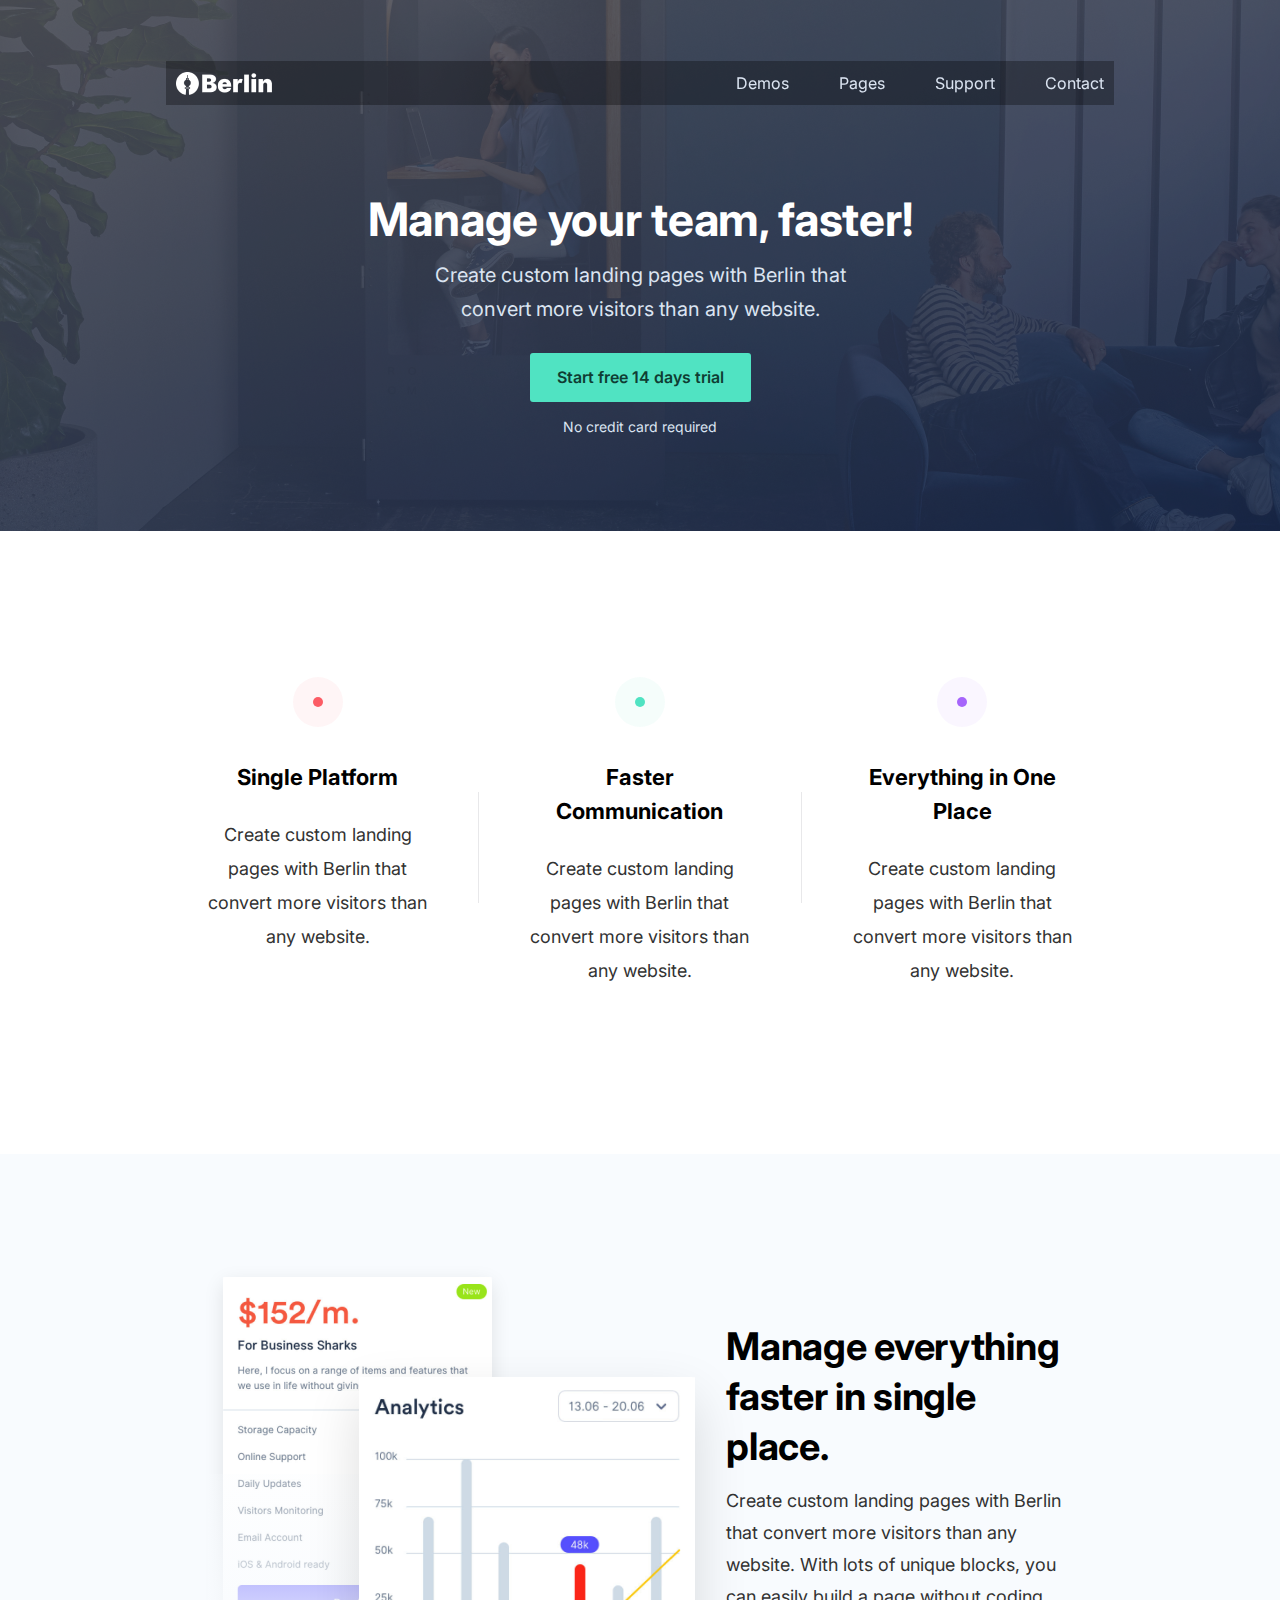
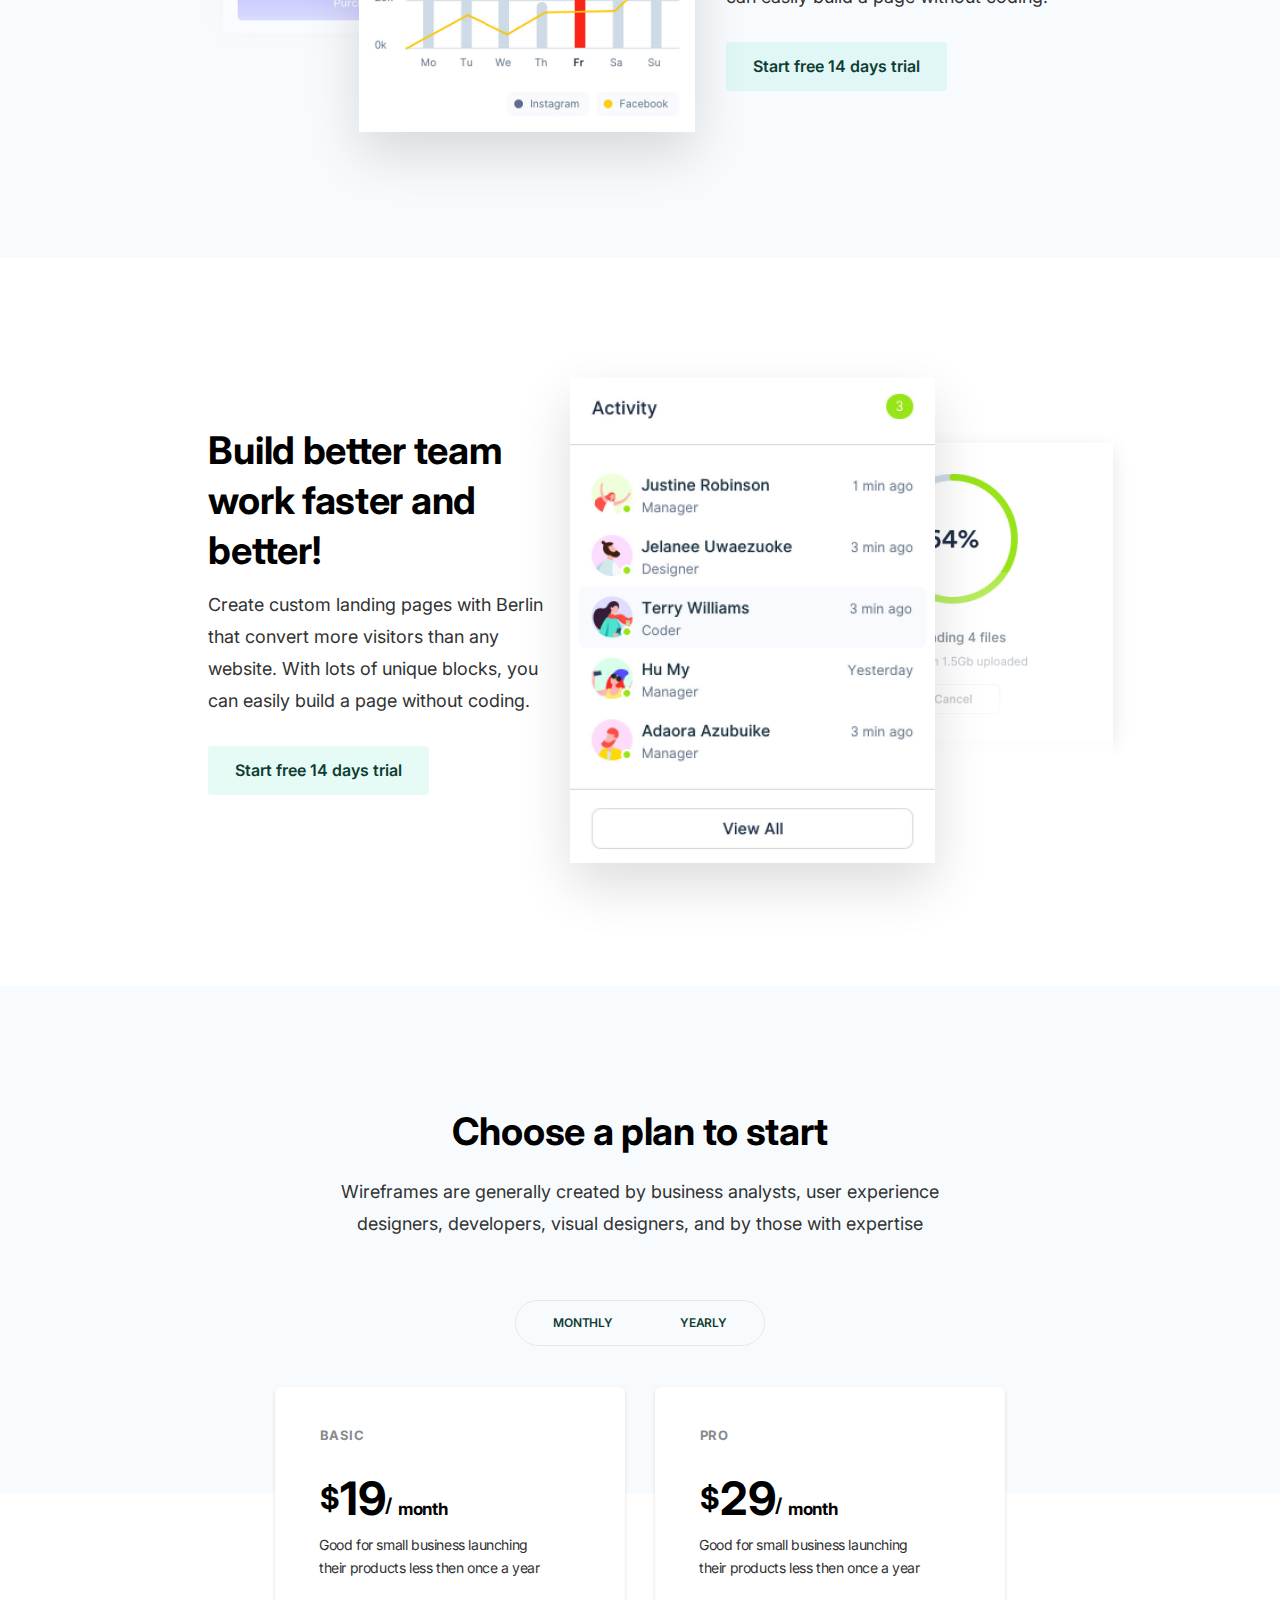
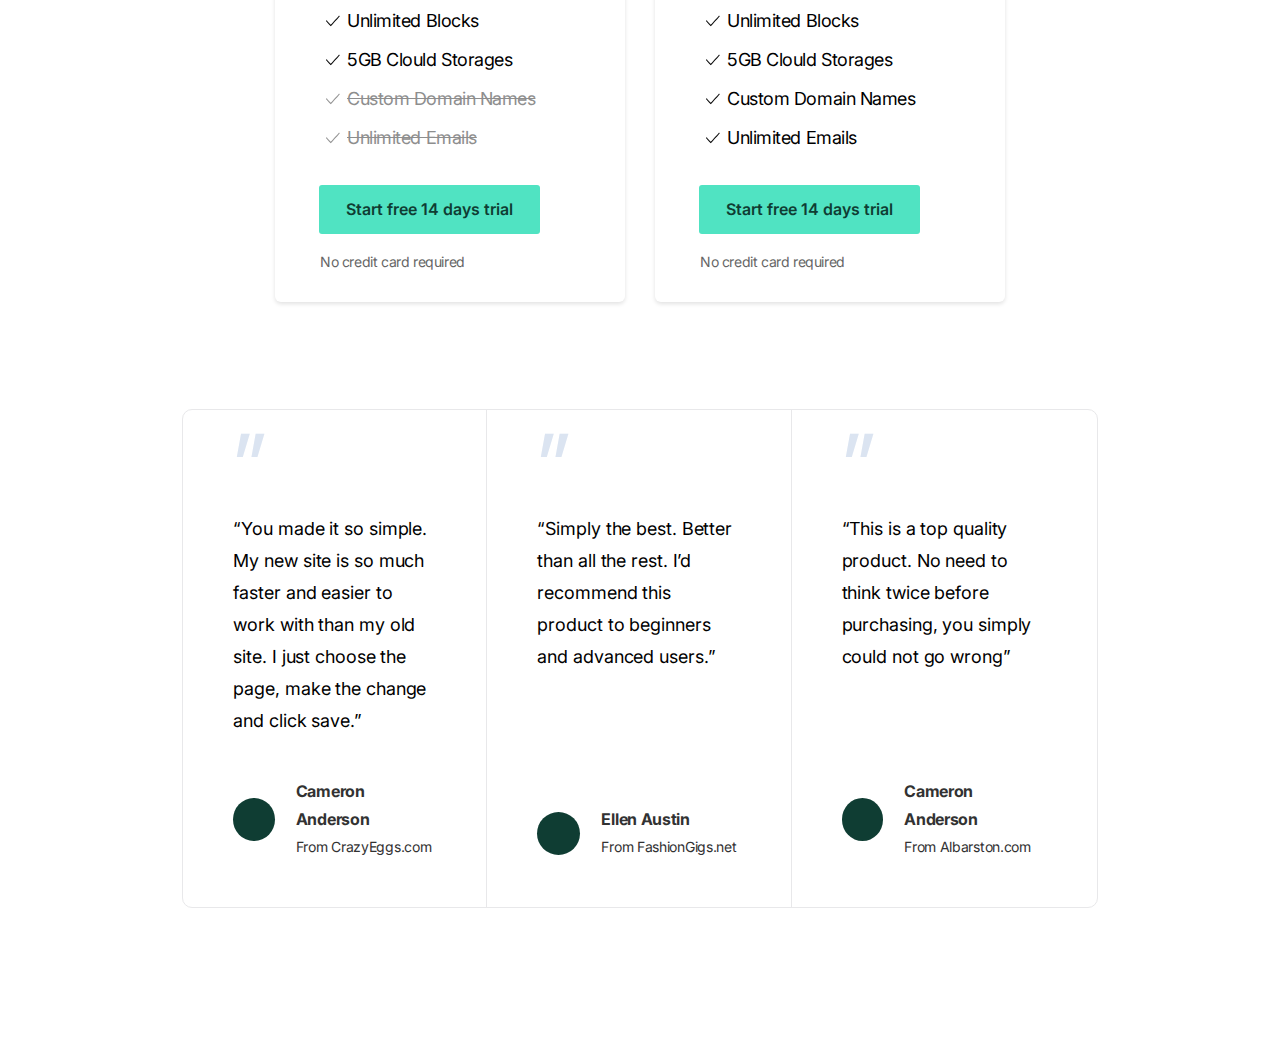
==== commit f4e0ab4e: "added testimonials, small display fixes" ====
--- a/index.html
+++ b/index.html
@@ -134,8 +134,39 @@
   </div>
 </div><div class="testimonials">
   <div class="testimonials__container">
-
-
+    <div class="testimonials__block">
+      <span class="testimonials__quote">”</span>
+      <p class="testimonials__text">“You made it so simple. My new site is so much faster and easier to work with than my old site. I just choose the page, make the change and click save.”</p>
+      <div class="testimonials__author-block">
+        <div class="testimonials__author-icon"></div>
+        <div class="testimonials__author-sign">
+          <p class="testimonials__author">Cameron Anderson</p>
+          <p class="testimonials__from">From CrazyEggs.com</p>
+        </div>
+      </div>
+    </div>
+    <div class="testimonials__block">
+      <span class="testimonials__quote">”</span>
+      <p class="testimonials__text">“Simply the best. Better than all the rest. I’d recommend this product to beginners and advanced users.”</p>
+      <div class="testimonials__author-block">
+        <div class="testimonials__author-icon"></div>
+        <div class="testimonials__author-sign">
+          <p class="testimonials__author">Ellen Austin</p>
+          <p class="testimonials__from">From FashionGigs.net</p>
+        </div>
+      </div>
+    </div>
+    <div class="testimonials__block">
+      <span class="testimonials__quote">”</span>
+      <p class="testimonials__text">“This is a top quality product. No need to think twice before purchasing, you simply could not go wrong”</p>
+      <div class="testimonials__author-block">
+        <div class="testimonials__author-icon"></div>
+        <div class="testimonials__author-sign">
+          <p class="testimonials__author">Cameron Anderson</p>
+          <p class="testimonials__from">From Albarston.com</p>
+        </div>
+      </div>
+    </div>
   </div>
 </div></div>
  
--- a/css/style.css
+++ b/css/style.css
@@ -252,12 +252,16 @@
   -ms-flex-wrap: wrap;
       flex-wrap: wrap;
 }
-@media (max-width: 494px) {
+@media (max-width: 749px) {
   .features__container {
     -webkit-box-orient: vertical;
     -webkit-box-direction: normal;
         -ms-flex-direction: column;
             flex-direction: column;
+  }
+  .features__container > * {
+    width: 90% !important;
+    margin-bottom: 30px !important;
   }
 }
 .features__container .features__feature {
@@ -337,7 +341,7 @@
 }
 @media (max-width: 749px) {
   .features__container .features__line {
-    visibility: hidden;
+    display: none;
   }
 }
 @media (max-width: 494px) {
@@ -732,4 +736,122 @@
   .pricing .pricing__plan-container > * {
     margin-right: 0px !important;
   }
+}
+
+.testimonials .testimonials__container {
+  width: 71.5%;
+  margin: 0 auto;
+  background: #FFFFFF;
+  border: 1px solid #E8E8EA;
+  -webkit-box-sizing: border-box;
+          box-sizing: border-box;
+  border-radius: 10px;
+  margin-bottom: 142px;
+  display: -webkit-box;
+  display: -ms-flexbox;
+  display: flex;
+}
+.testimonials .testimonials__container > *:not(:last-child) {
+  border-right: 1px solid #E8E8EA;
+}
+.testimonials .testimonials__container .testimonials__block {
+  width: 33.3%;
+  padding-left: 50px;
+  padding-right: 50px;
+  padding-bottom: 46px;
+  display: -webkit-box;
+  display: -ms-flexbox;
+  display: flex;
+  -webkit-box-orient: vertical;
+  -webkit-box-direction: normal;
+      -ms-flex-direction: column;
+          flex-direction: column;
+}
+.testimonials .testimonials__container .testimonials__block .testimonials__quote {
+  font-style: normal;
+  font-weight: normal;
+  font-size: 98px;
+  line-height: 119px;
+  letter-spacing: -0.1px;
+  color: #DBE4F1;
+  margin-bottom: -16px;
+}
+.testimonials .testimonials__container .testimonials__block .testimonials__text {
+  font-family: "Inter", sans-serif;
+  font-style: normal;
+  font-weight: normal;
+  font-size: 18px;
+  line-height: 32px;
+  letter-spacing: -0.1px;
+  color: #000000;
+  margin-bottom: 40px;
+}
+.testimonials .testimonials__container .testimonials__block .testimonials__author-block {
+  margin-top: auto;
+  display: -webkit-box;
+  display: -ms-flexbox;
+  display: flex;
+}
+.testimonials .testimonials__container .testimonials__block .testimonials__author-block .testimonials__author-icon {
+  width: 43px;
+  height: 43px;
+  border-radius: 50%;
+  background-color: #0F3D33;
+  margin-right: 21px;
+  -ms-flex-item-align: center;
+      -ms-grid-row-align: center;
+      align-self: center;
+}
+.testimonials .testimonials__container .testimonials__block .testimonials__author-block .testimonials__author-sign {
+  display: -webkit-box;
+  display: -ms-flexbox;
+  display: flex;
+  -webkit-box-orient: vertical;
+  -webkit-box-direction: normal;
+      -ms-flex-direction: column;
+          flex-direction: column;
+}
+.testimonials .testimonials__container .testimonials__block .testimonials__author-block .testimonials__author-sign .testimonials__author {
+  font-style: normal;
+  font-weight: bold;
+  font-size: 16px;
+  line-height: 28px;
+  letter-spacing: -0.3px;
+  color: #323232;
+}
+.testimonials .testimonials__container .testimonials__block .testimonials__author-block .testimonials__author-sign .testimonials__from {
+  font-style: normal;
+  font-weight: normal;
+  font-size: 14px;
+  line-height: 28px;
+  letter-spacing: -0.3px;
+  color: #323232;
+}
+@media (max-width: 1200px) {
+  .testimonials .testimonials__container {
+    width: 90%;
+  }
+}
+@media (max-width: 835px) {
+  .testimonials .testimonials__container {
+    width: 95%;
+  }
+}
+@media (max-width: 835px) and (max-width: 749px) {
+  .testimonials .testimonials__container {
+    -webkit-box-orient: vertical;
+    -webkit-box-direction: normal;
+        -ms-flex-direction: column;
+            flex-direction: column;
+    -webkit-box-align: center;
+        -ms-flex-align: center;
+            align-items: center;
+  }
+  .testimonials .testimonials__container > * {
+    width: 100% !important;
+    border-right: 0px solid #E8E8EA !important;
+  }
+  .testimonials .testimonials__container > *:not(:last-child) {
+    border-bottom: 1px solid #E8E8EA;
+  }
 }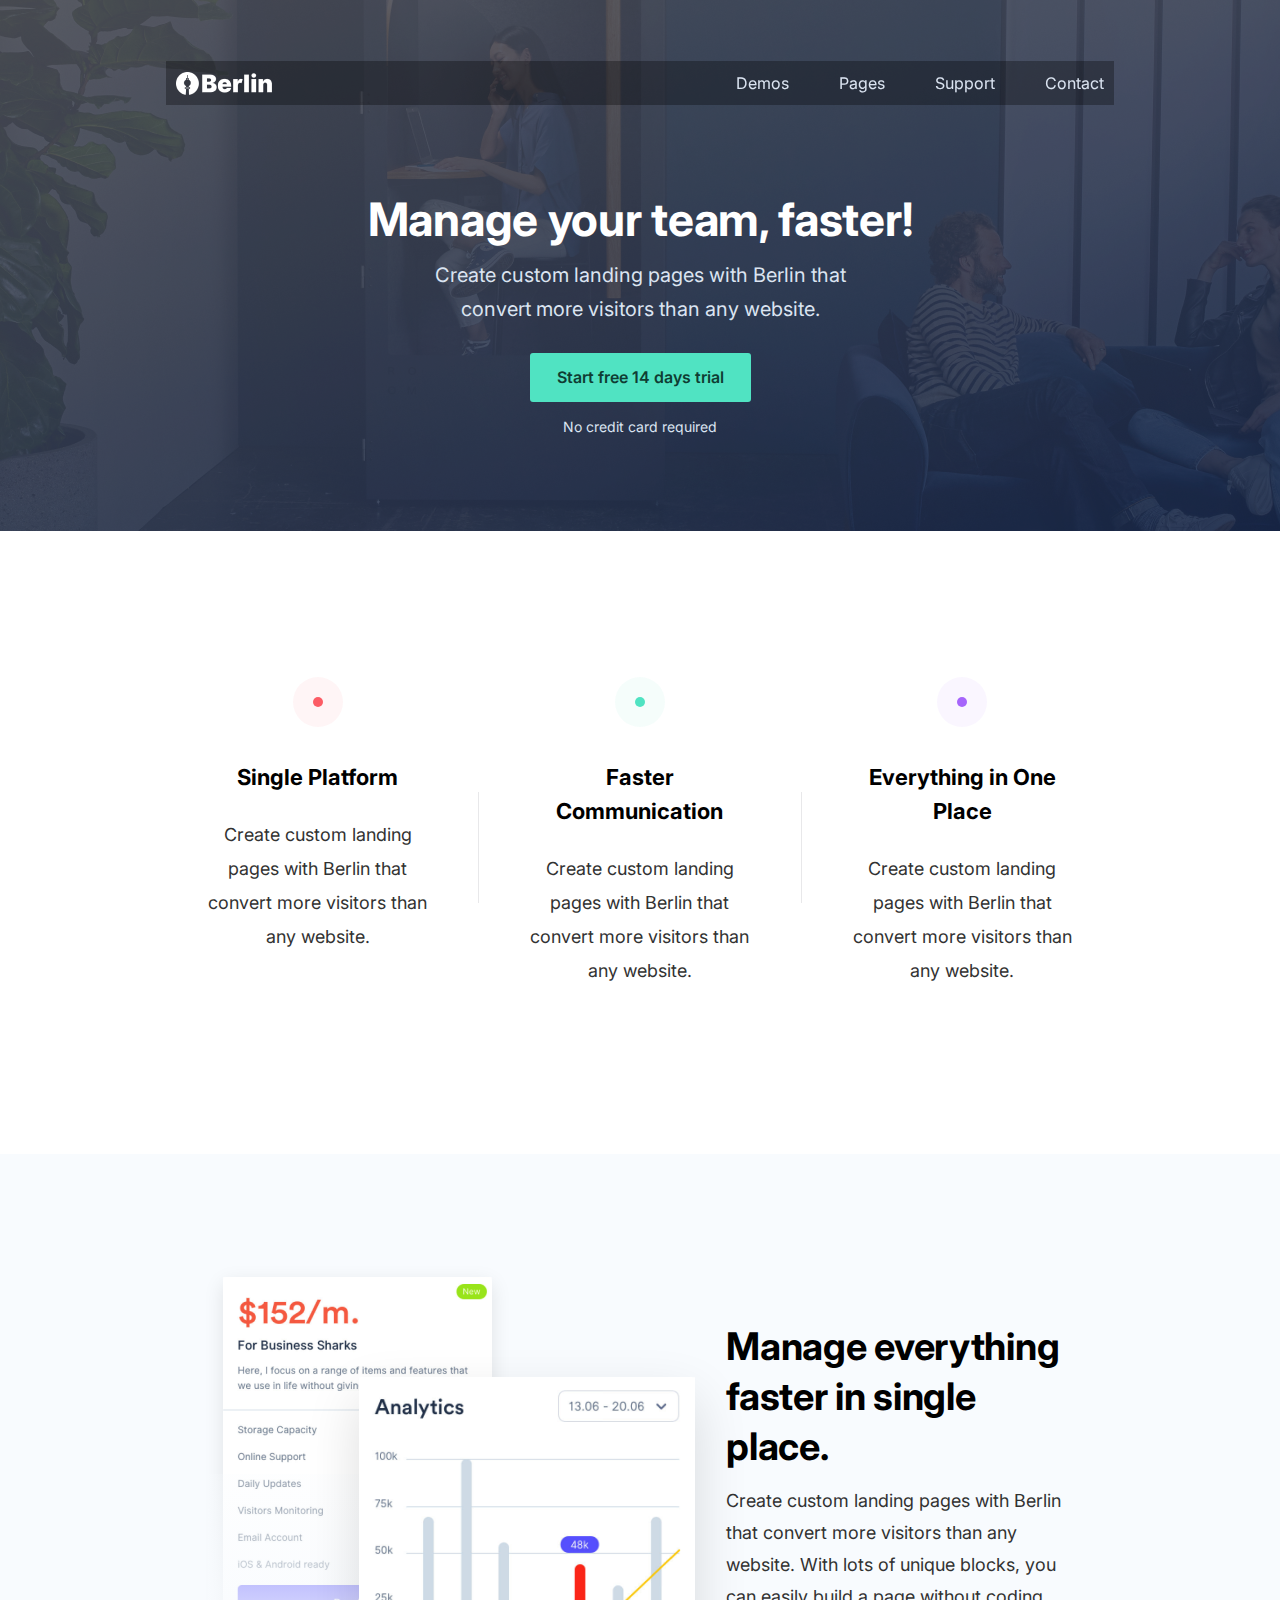
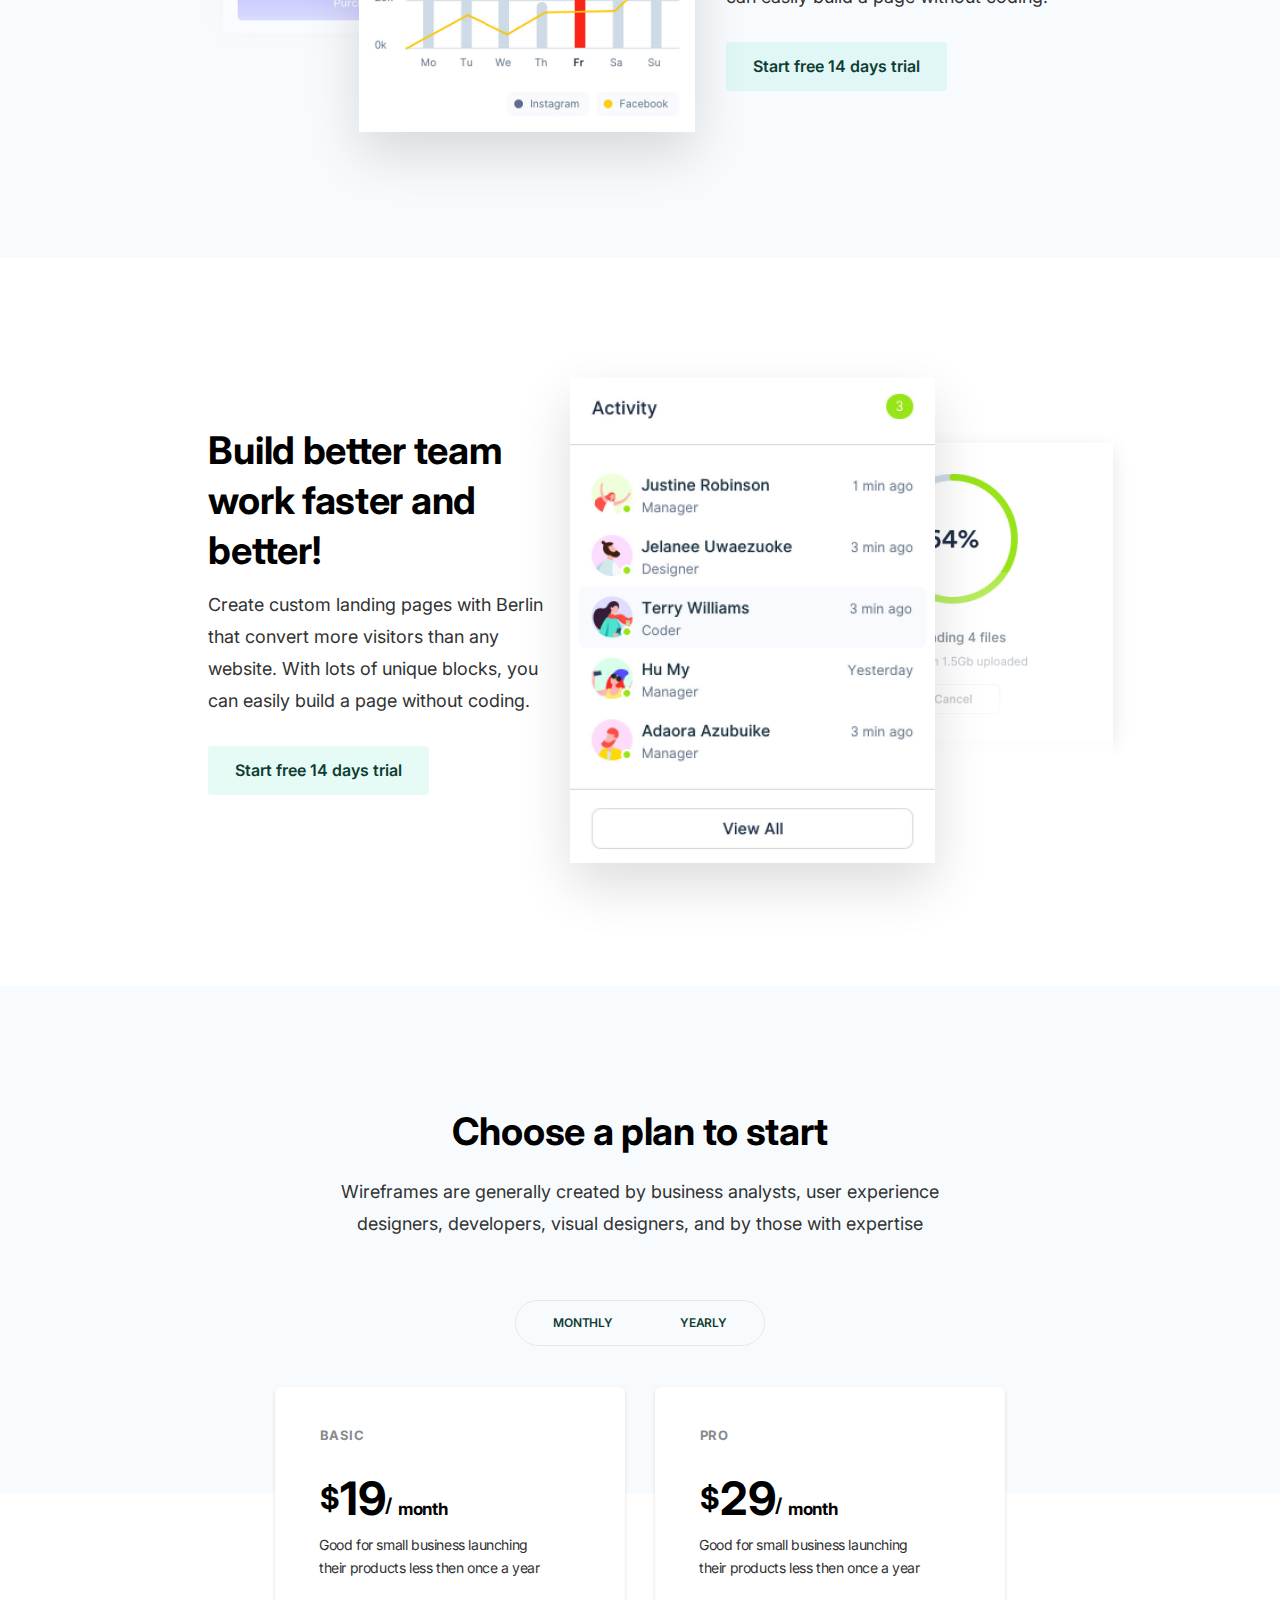
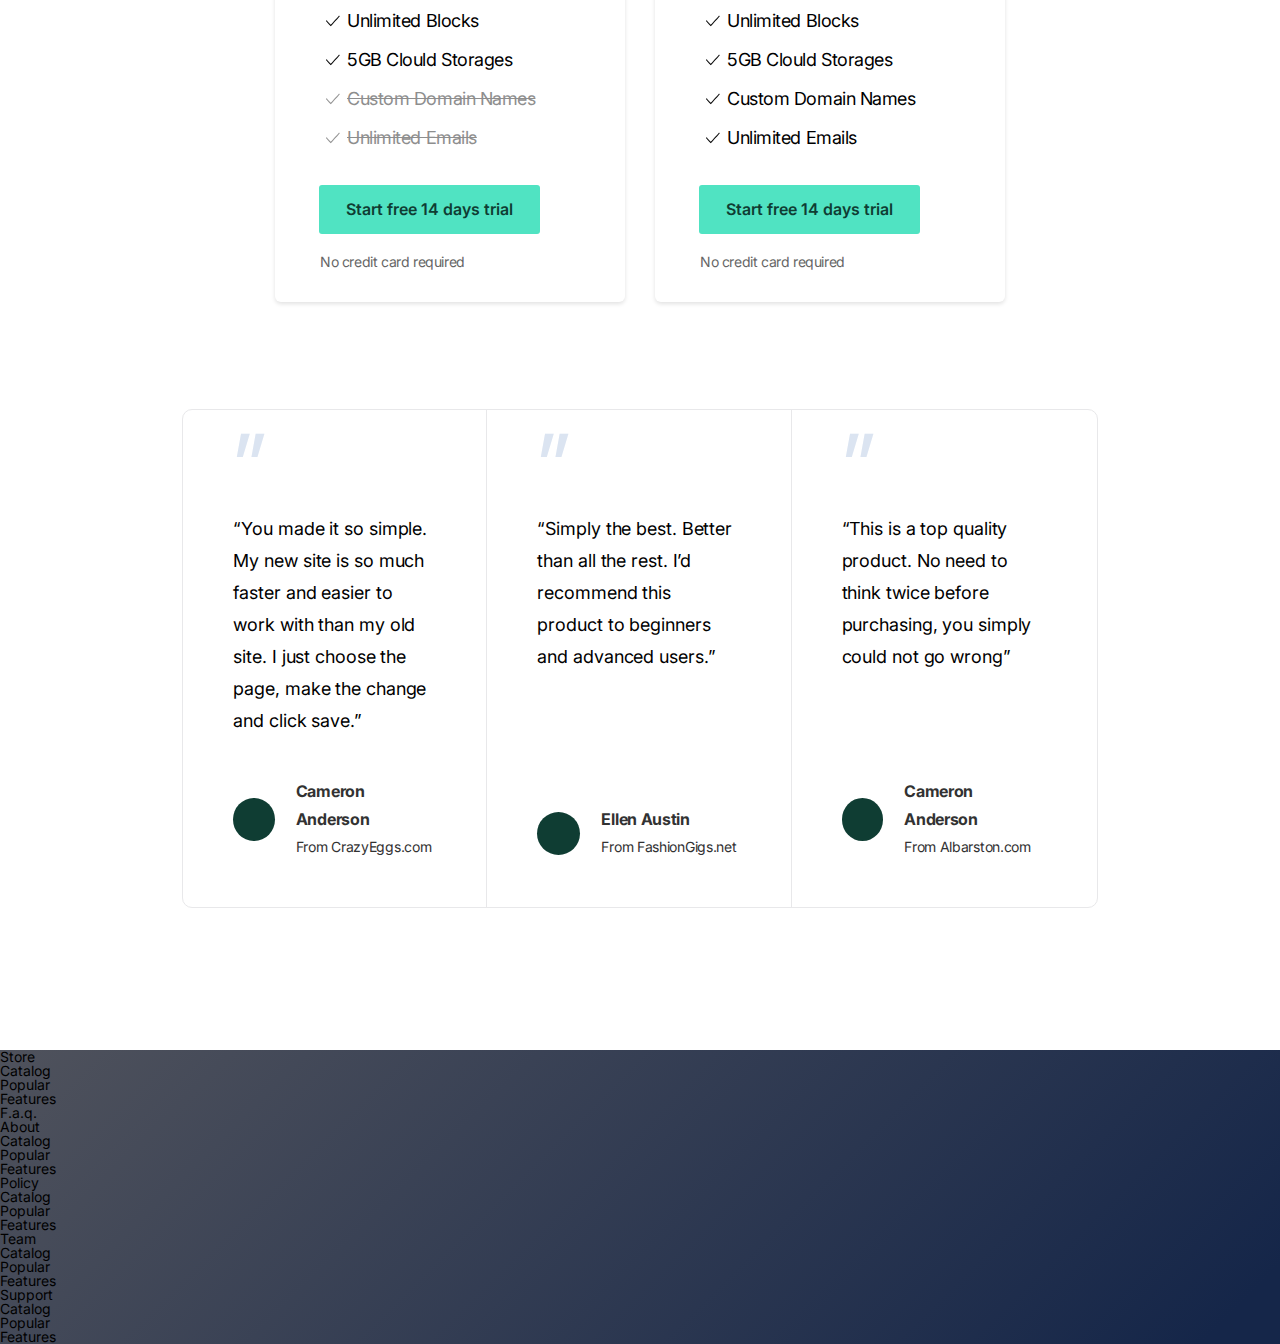
==== commit 8b9191f2: "starting footer" ====
--- a/index.html
+++ b/index.html
@@ -168,7 +168,43 @@
       </div>
     </div>
   </div>
-</div></div>
+</div><footer class="footer">
+    <div class="footer__container">
+        <ul class="footer__nav">
+            <li>Store
+                <li>Catalog</li>
+                <li>Popular</li>
+                <li>Features</li>
+                <li>F.a.q.</li>
+            </li>
+            <li>About
+                <li>Catalog</li>
+                <li>Popular</li>
+                <li>Features</li>
+            </li>
+            <li>Policy
+                <li>Catalog</li>
+                <li>Popular</li>
+                <li>Features</li>
+            </li>
+            <li>Team
+                <li>Catalog</li>
+                <li>Popular</li>
+                <li>Features</li>
+            </li>
+            <li>Support
+                <li>Catalog</li>
+                <li>Popular</li>
+                <li>Features</li>
+            </li>
+        </ul>
+        <div class="footer__bottom">
+            <div class="footer__copyright"></div>
+            <div class="footer__documents"></div>
+            <div class="footer__socials"></div>
+        </div>
+    </div>
+</footer></div>
  
 </body>
 </html>--- a/css/style.css
+++ b/css/style.css
@@ -854,4 +854,8 @@
   .testimonials .testimonials__container > *:not(:last-child) {
     border-bottom: 1px solid #E8E8EA;
   }
+}
+
+.footer {
+  background: linear-gradient(315.06deg, #152649 5%, #4F525C 100%);
 }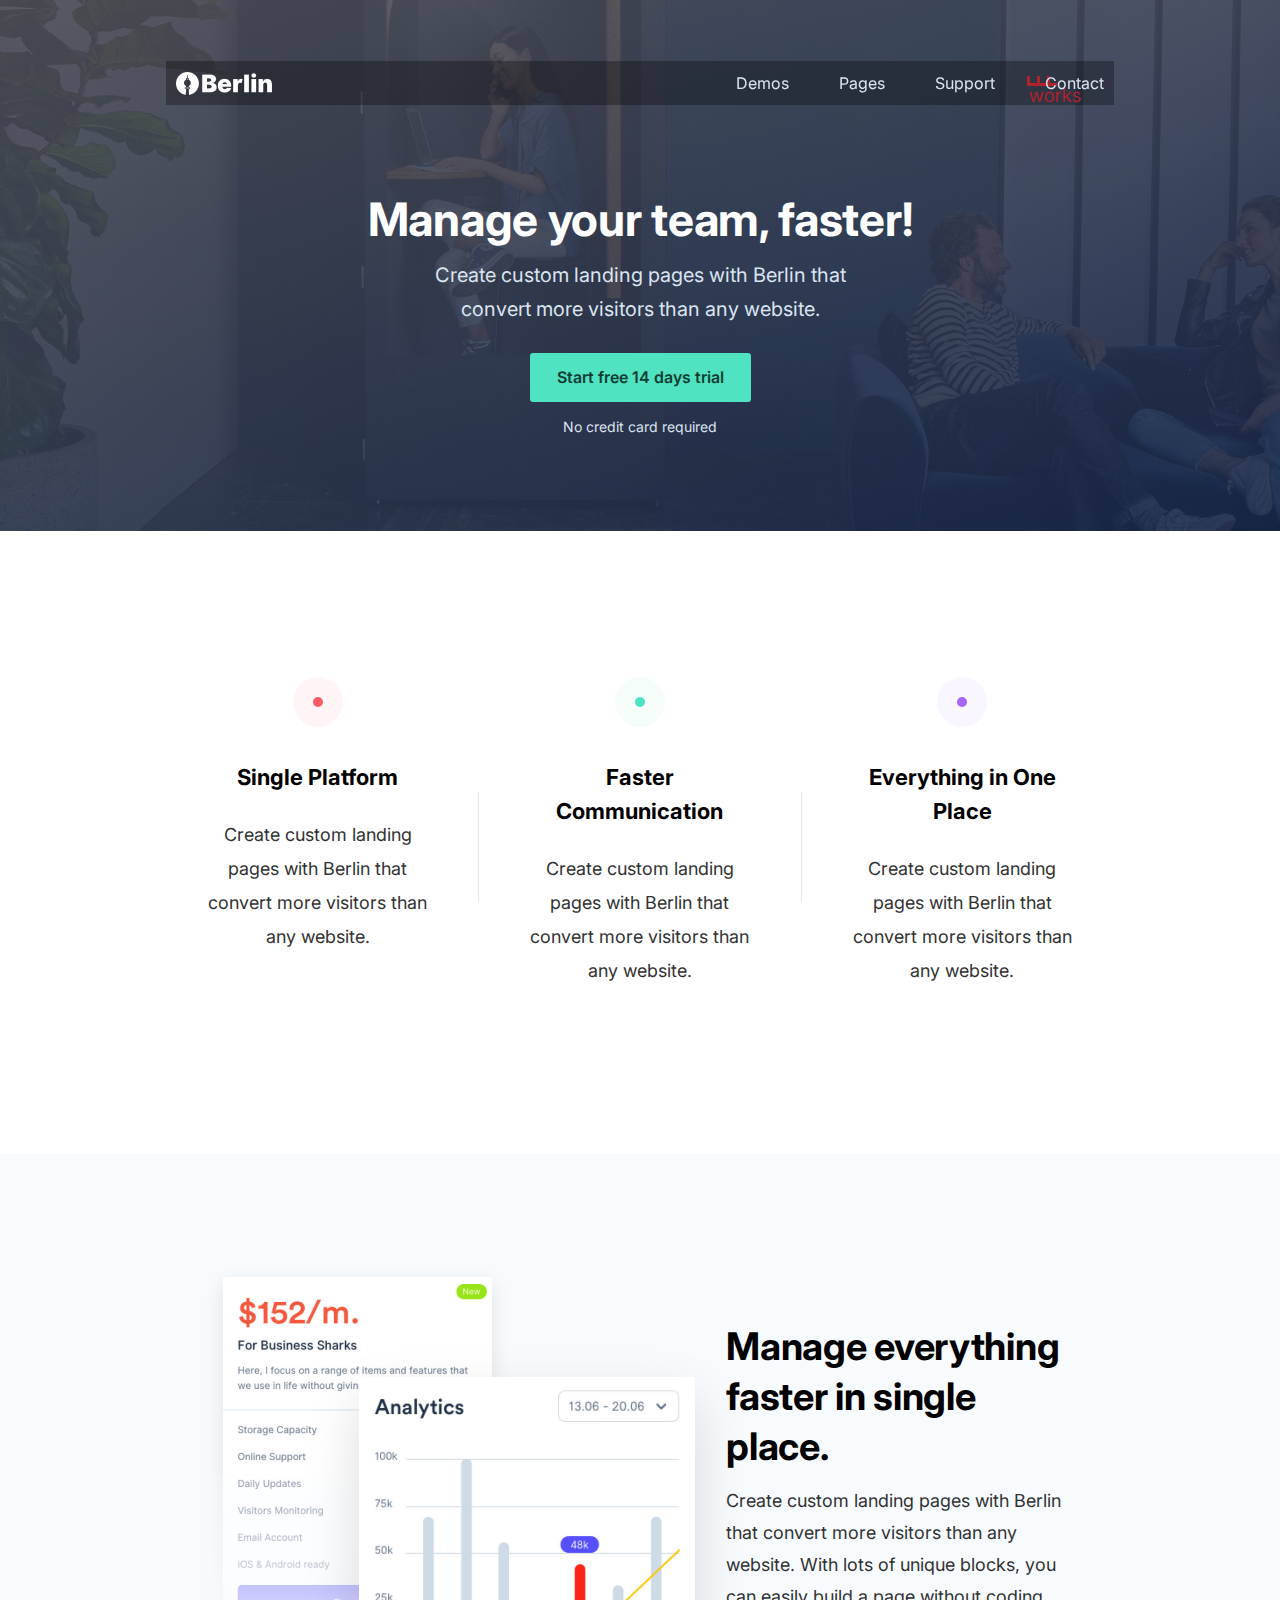
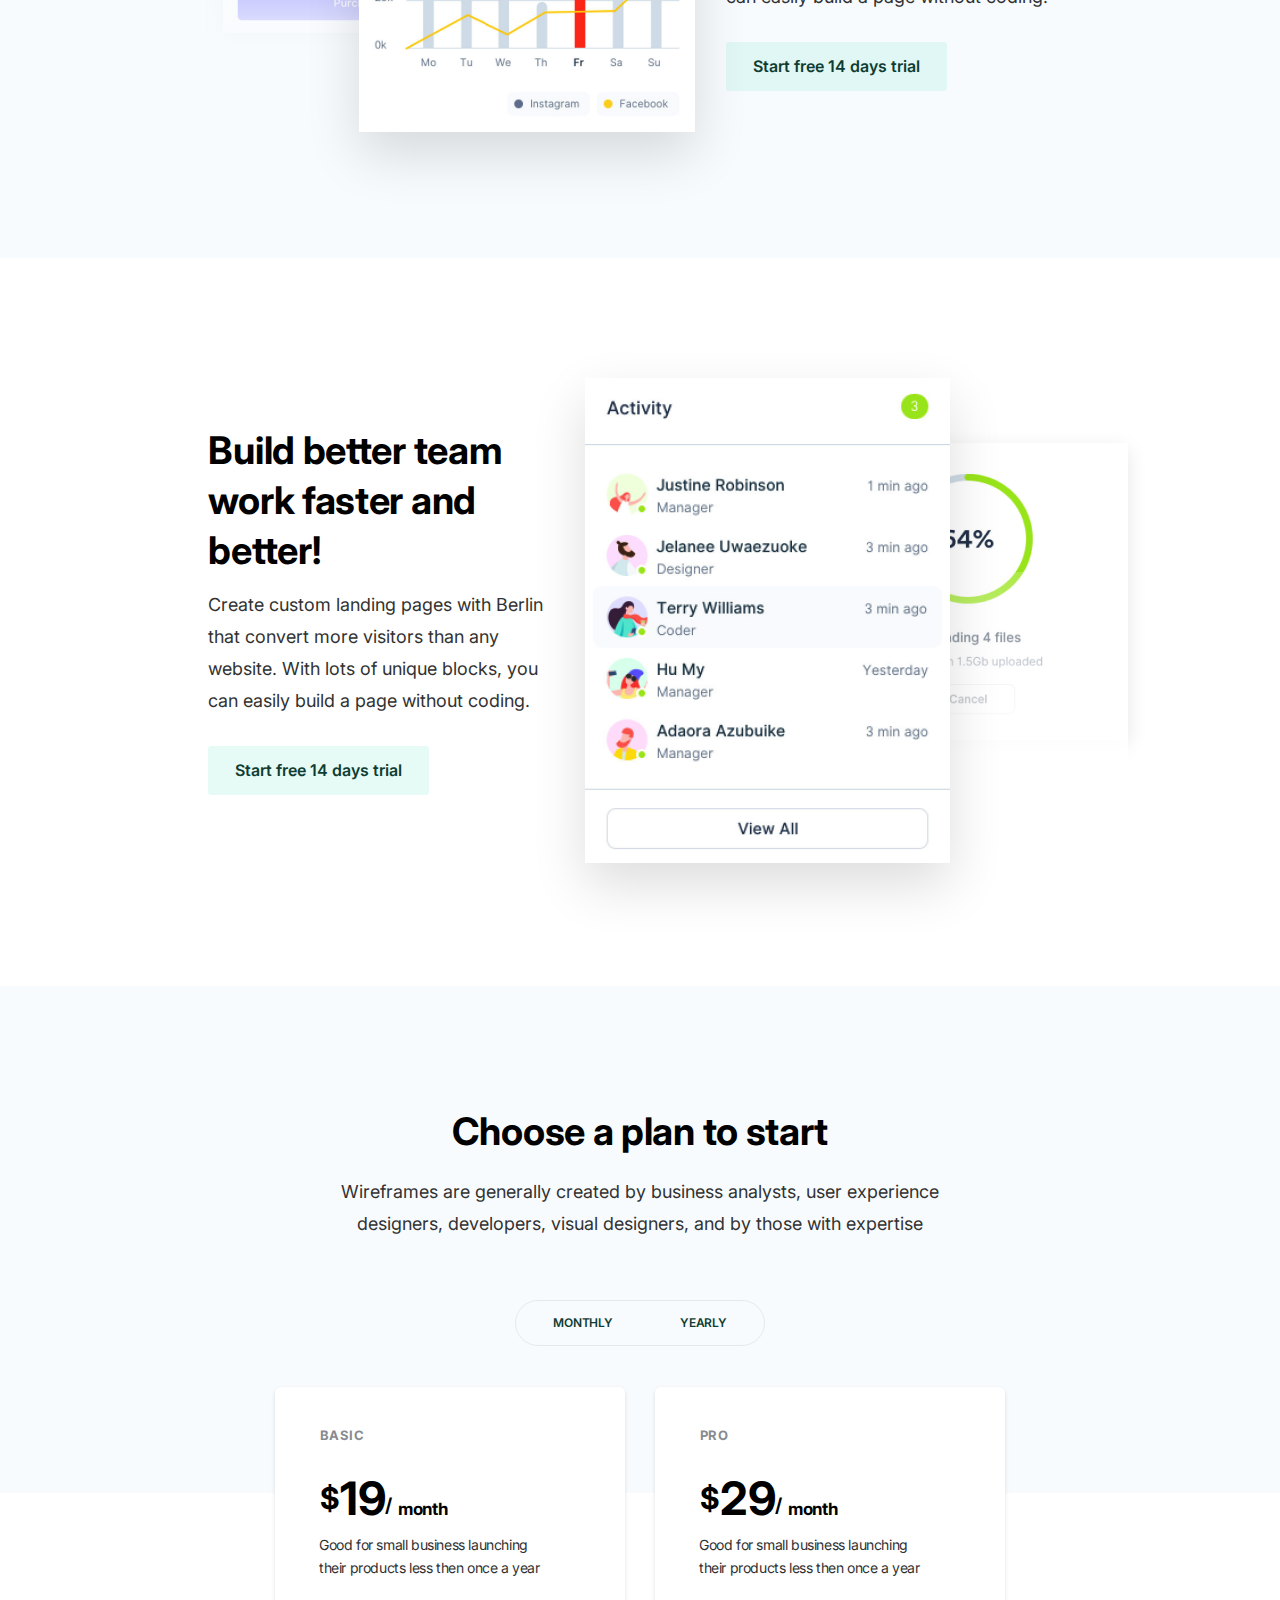
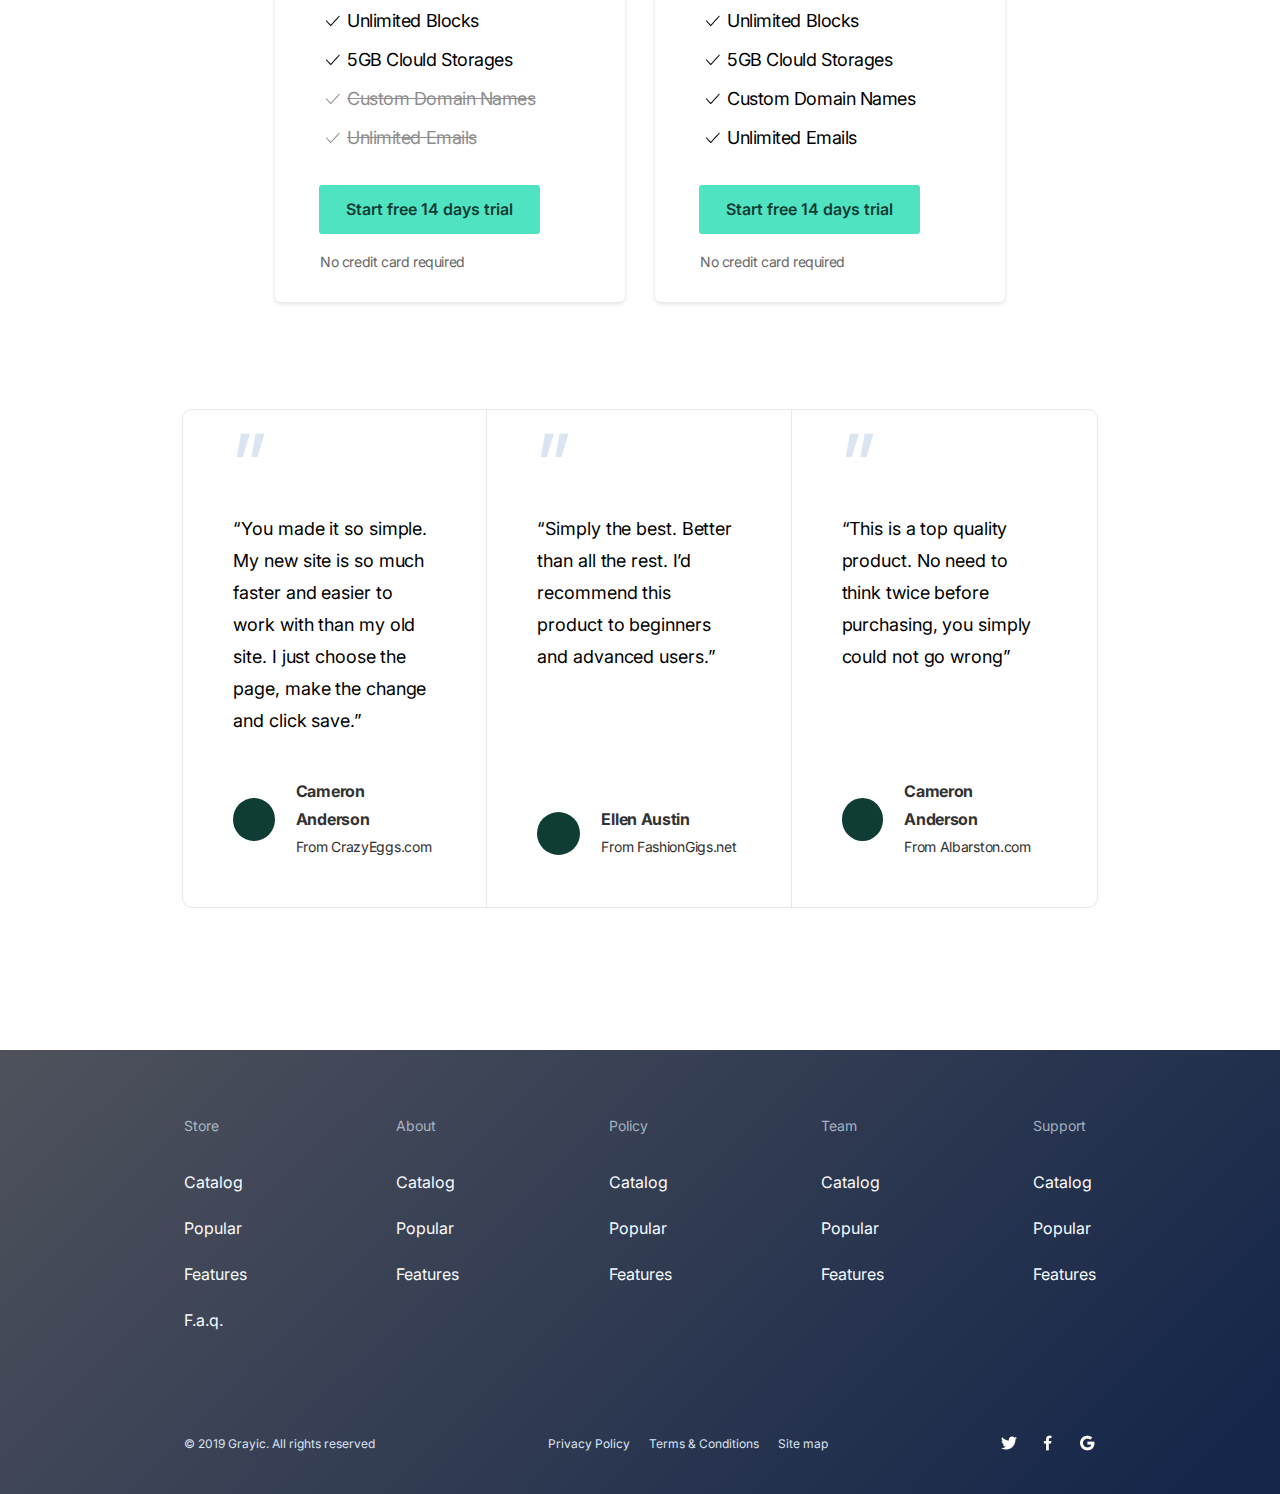
==== commit ba4b3014: "complete" ====
--- a/index.html
+++ b/index.html
@@ -11,11 +11,24 @@
 </head>
 <body>
 <div class="site-wrapper">
+
+<div class="arrow-left-block">
+<div class="arrow-left">
+    <span></span>
+    <span></span>
+    <span></span>
+   
+</div>
+<div class="arrow-left-text">
+<span>works</span>
+</div>
+</div>
+
 <header class="header">
   <div class="header__container">
     <div class="header__body">
       <div class="header__logo">
-        <a href="#">
+        <a href="index.html">
           <img src="img/Logo-White.png" alt="Logo-White-img">
         </a>
       </div>
@@ -24,7 +37,7 @@
           <li class="menu__item"><a href="">Demos</a></li>
           <li class="menu__item"><a href="">Pages</a></li>
           <li class="menu__item"><a href="">Support</a></li>
-          <li class="menu__item"><a href="">Contact</a></li>
+          <li class="menu__item"><a href="contact.html">Contact</a></li>
         </ul>
       </div>
     </div>
@@ -169,41 +182,62 @@
     </div>
   </div>
 </div><footer class="footer">
-    <div class="footer__container">
-        <ul class="footer__nav">
-            <li>Store
-                <li>Catalog</li>
-                <li>Popular</li>
-                <li>Features</li>
-                <li>F.a.q.</li>
-            </li>
-            <li>About
-                <li>Catalog</li>
-                <li>Popular</li>
-                <li>Features</li>
-            </li>
-            <li>Policy
-                <li>Catalog</li>
-                <li>Popular</li>
-                <li>Features</li>
-            </li>
-            <li>Team
-                <li>Catalog</li>
-                <li>Popular</li>
-                <li>Features</li>
-            </li>
-            <li>Support
-                <li>Catalog</li>
-                <li>Popular</li>
-                <li>Features</li>
-            </li>
-        </ul>
-        <div class="footer__bottom">
-            <div class="footer__copyright"></div>
-            <div class="footer__documents"></div>
-            <div class="footer__socials"></div>
-        </div>
-    </div>
+  <div class="footer__container">
+    <ul class="footer__nav">
+      <li class="footer__sub-nav-title">Store
+        <ul class="footer__sub-nav">
+          <li><a href="">Catalog</a></li>
+          <li><a href="">Popular</a></li>
+          <li><a href="">Features</a></li>
+          <li><a href="">F.a.q.</a></li>
+        </ul>
+      </li>
+      <li class="footer__sub-nav-title">About
+        <ul class="footer__sub-nav">
+          <li><a href="">Catalog</a></li>
+          <li><a href="">Popular</a></li>
+          <li><a href="">Features</a></li>
+        </ul>
+      </li>
+      <li class="footer__sub-nav-title">Policy
+        <ul class="footer__sub-nav">
+          <li><a href="">Catalog</a></li>
+          <li><a href="">Popular</a></li>
+          <li><a href="">Features</a></li>
+        </ul>
+      </li>
+      <li class="footer__sub-nav-title">Team
+        <ul class="footer__sub-nav">
+          <li><a href="">Catalog</a></li>
+          <li><a href="">Popular</a></li>
+          <li><a href="">Features</a></li>
+        </ul>
+      </li>
+      <li class="footer__sub-nav-title">Support
+        <ul class="footer__sub-nav">
+          <li><a href="">Catalog</a></li>
+          <li><a href="">Popular</a></li>
+          <li><a href="">Features</a></li>
+        </ul>
+      </li>
+    </ul>
+    <div class="footer__bottom">
+      <div class="footer__copyright">© 2019 Grayic. All rights reserved</div>
+      <div class="footer__documents">
+        <a href="">Privacy Policy</a>
+        <a href="">Terms & Conditions</a>
+        <a href="">Site map</a>
+      </div>
+      <div class="footer__socials">
+        <a class="footer__link-twitter" href="">
+          <img src="img/logo-twitter.png" alt="twitter logo"></a>
+        <a class="footer__link-fb" href="">
+          <img src="img/logo-fb.png" alt="facebook logo"></a>
+        <a class="footer__link-google" href="">
+          <img src="img/logo-google.png" alt="google"></a>
+      </div>
+    </div>
+  </div>
 </footer></div>
  
 </body>
--- a/css/style.css
+++ b/css/style.css
@@ -85,35 +85,40 @@
   font-weight: 400;
 }
 
-.button-start {
-  display: -webkit-box;
-  display: -ms-flexbox;
-  display: flex;
-  -webkit-box-pack: center;
-      -ms-flex-pack: center;
-          justify-content: center;
-  -webkit-box-align: center;
-      -ms-flex-align: center;
-          align-items: center;
-  border-radius: 3px;
-  background-color: #50E3C2;
-  color: #0F3D33;
-  padding: 15px 27px;
-  font-style: normal;
-  font-weight: 600;
-  font-size: 16px;
-  line-height: 19px;
-  text-align: center;
-}
-.button-start:hover {
-  background: #b1e647;
-}
-
 .site-wrapper {
   width: 100%;
   min-width: 100%;
   overflow: hidden;
   font-family: "Inter", sans-serif;
+  font-style: normal;
+}
+
+.button-start {
+  display: -webkit-box;
+  display: -ms-flexbox;
+  display: flex;
+  -webkit-box-pack: center;
+      -ms-flex-pack: center;
+          justify-content: center;
+  -webkit-box-align: center;
+      -ms-flex-align: center;
+          align-items: center;
+  border-radius: 3px;
+  background-color: #50E3C2;
+  color: #0F3D33;
+  padding: 15px 27px;
+  font-weight: 600;
+  font-size: 16px;
+  line-height: 19px;
+  text-align: center;
+}
+.button-start:hover {
+  background: #b1e647 !important;
+}
+
+a:hover {
+  color: #b1e647 !important;
+  text-shadow: 0 0 20px white;
 }
 
 .header {
@@ -160,6 +165,36 @@
   margin-top: 61px;
   background: rgba(0, 0, 0, 0.3);
 }
+@media (max-width: 724px) {
+  .header .header__container .header__body {
+    width: 90%;
+    margin-top: 30px;
+  }
+}
+@media (max-width: 724px) and (max-width: 594px) {
+  .header .header__container .header__body {
+    width: 95%;
+    margin-top: 15px;
+  }
+  .header .header__container .header__body .menu__list {
+    -ms-flex-wrap: wrap;
+        flex-wrap: wrap;
+  }
+  .header .header__container .header__body .menu__list .menu__item {
+    padding-left: 20px !important;
+  }
+}
+@media (max-width: 724px) and (max-width: 594px) and (max-width: 438px) {
+  .header .header__container .header__body {
+    width: 100%;
+    margin-top: 0px;
+  }
+  .header .header__container .header__body .menu__list {
+    -webkit-box-pack: center;
+        -ms-flex-pack: center;
+            justify-content: center;
+  }
+}
 .header .header__container .header__body .header__menu .menu__list {
   display: -webkit-box;
   display: -ms-flexbox;
@@ -175,10 +210,6 @@
   font-size: 16px;
   line-height: 24px;
   color: #DBE4F1;
-}
-.header .header__container .header__body .header__menu .menu__list .menu__item a:hover {
-  color: #b1e647;
-  text-shadow: 0 0 20px white;
 }
 
 .content-top__container {
@@ -204,7 +235,6 @@
   align-items: center;
 }
 .content-top__container .content-top__title {
-  font-style: normal;
   font-weight: bold;
   font-size: 46px;
   line-height: 68px;
@@ -215,7 +245,6 @@
 }
 .content-top__container .content-top__text {
   max-width: 35%;
-  font-style: normal;
   font-weight: normal;
   font-size: 20px;
   line-height: 34px;
@@ -227,7 +256,6 @@
   margin-bottom: 11px;
 }
 .content-top__container .content-top__prompt {
-  font-style: normal;
   font-weight: normal;
   font-size: 14px;
   line-height: 28px;
@@ -315,7 +343,6 @@
   margin-bottom: 33px;
 }
 .features__container .features__feature .features__title {
-  font-style: normal;
   font-weight: bold;
   font-size: 22px;
   line-height: 34px;
@@ -324,7 +351,6 @@
   margin-bottom: 24px;
 }
 .features__container .features__feature .features___text {
-  font-style: normal;
   font-weight: normal;
   font-size: 18px;
   line-height: 34px;
@@ -350,10 +376,10 @@
   }
 }
 
-.content-block {
+.content1 {
   background: #F8FBFE;
 }
-.content-block .content__container {
+.content1 .content__container {
   width: 69%;
   margin: 0 auto;
   display: -webkit-box;
@@ -368,18 +394,18 @@
           align-items: center;
 }
 @media (max-width: 1200px) {
-  .content-block .content__container {
+  .content1 .content__container {
     width: 90%;
   }
 }
 @media (max-width: 835px) {
-  .content-block .content__container {
+  .content1 .content__container {
     width: 100%;
     padding: 120px 15px;
   }
 }
 @media (max-width: 749px) {
-  .content-block .content__container {
+  .content1 .content__container {
     -webkit-box-orient: vertical;
     -webkit-box-direction: normal;
         -ms-flex-direction: column;
@@ -388,27 +414,25 @@
         justify-self: center;
     padding: 50px 15px;
   }
-  .content-block .content__container .content__images {
+  .content1 .content__container .content__images {
     margin-bottom: 23px;
   }
 }
-.content-block .content__container .content__images {
+.content1 .content__container .content__images {
   width: 44%;
   min-width: 487px;
   min-height: 464px;
   position: relative;
-  margin-right: 15px;
-}
-.content-block .content__container .contents__content {
+}
+.content1 .content__container .contents__content {
   width: 40%;
 }
 @media (max-width: 749px) {
-  .content-block .content__container .contents__content {
+  .content1 .content__container .contents__content {
     width: 80%;
   }
 }
-.content-block .content__container .contents__content .contents__titles {
-  font-style: normal;
+.content1 .content__container .contents__content .contents__titles {
   font-weight: bold;
   font-size: 38px;
   line-height: 50px;
@@ -416,28 +440,20 @@
   color: #000000;
   margin-bottom: 14px;
 }
-.content-block .content__container .contents__content .contents__texts {
-  font-style: normal;
+.content1 .content__container .contents__content .contents__texts {
   font-weight: normal;
   font-size: 18px;
   line-height: 32px;
   color: #323232;
   margin-bottom: 29px;
 }
-.content-block .content__container .contents__content .contents__buttons {
+.content1 .content__container .contents__content .contents__buttons {
   background: rgba(80, 227, 194, 0.14);
-  mix-blend-mode: normal;
-  font-style: normal;
-  font-weight: 600;
-  font-size: 16px;
-  line-height: 19px;
-  text-align: center;
-  color: #0F3D33;
-}
-.content-block .content__container .contents__content .contents__buttons:hover {
-  background: #b1e647;
-}
-.content-block .content1__container .content1__bottom-image {
+}
+.content1 .content1__container .content1__images {
+  margin-right: 15px;
+}
+.content1 .content1__container .content1__images .content1__bottom-image {
   position: absolute;
   top: 3px;
   left: 15px;
@@ -446,7 +462,7 @@
           box-shadow: 0px 6px 20px rgba(0, 0, 0, 0.103346);
   border-radius: 5px;
 }
-.content-block .content1__container .content1__shadow-box {
+.content1 .content1__container .content1__images .content1__shadow-box {
   position: absolute;
   top: 200px;
   width: 351px;
@@ -454,7 +470,7 @@
   background: -webkit-gradient(linear, left top, left bottom, color-stop(-26.82%, rgba(248, 251, 254, 0.0001)), to(#F8FBFE));
   background: linear-gradient(180deg, rgba(248, 251, 254, 0.0001) -26.82%, #F8FBFE 100%);
 }
-.content-block .content1__container .content1__top-image {
+.content1 .content1__container .content1__images .content1__top-image {
   position: absolute;
   top: 103px;
   left: 151px;
@@ -463,23 +479,128 @@
           box-shadow: 0px 22px 54px rgba(0, 0, 0, 0.136011);
   border-radius: 5px;
 }
-.content-block .content2__container {
-  -webkit-box-orient: horizontal;
-  -webkit-box-direction: reverse;
-      -ms-flex-direction: row-reverse;
-          flex-direction: row-reverse;
+.content1 .content1__container .content1__bottom-image {
+  position: absolute;
+  top: 3px;
+  left: 15px;
+  background: #FFFFFF;
+  -webkit-box-shadow: 0px 6px 20px rgba(0, 0, 0, 0.103346);
+          box-shadow: 0px 6px 20px rgba(0, 0, 0, 0.103346);
+  border-radius: 5px;
+}
+.content1 .content1__container .content1__shadow-box {
+  position: absolute;
+  top: 200px;
+  width: 351px;
+  height: 192px;
+  background: -webkit-gradient(linear, left top, left bottom, color-stop(-26.82%, rgba(248, 251, 254, 0.0001)), to(#F8FBFE));
+  background: linear-gradient(180deg, rgba(248, 251, 254, 0.0001) -26.82%, #F8FBFE 100%);
+}
+.content1 .content1__container .content1__top-image {
+  position: absolute;
+  top: 103px;
+  left: 151px;
+  background: #FFFFFF;
+  -webkit-box-shadow: 0px 22px 54px rgba(0, 0, 0, 0.136011);
+          box-shadow: 0px 22px 54px rgba(0, 0, 0, 0.136011);
+  border-radius: 5px;
+}
+
+.content2 {
+  background: #FFFFFF;
+  margin-bottom: 24px;
+}
+.content2 .content__container {
+  width: 69%;
+  margin: 0 auto;
+  display: -webkit-box;
+  display: -ms-flexbox;
+  display: flex;
+  -webkit-box-pack: justify;
+      -ms-flex-pack: justify;
+          justify-content: space-between;
+  padding: 120px 10px;
+  -webkit-box-align: center;
+      -ms-flex-align: center;
+          align-items: center;
+}
+@media (max-width: 1200px) {
+  .content2 .content__container {
+    width: 90%;
+  }
+}
+@media (max-width: 835px) {
+  .content2 .content__container {
+    width: 100%;
+    padding: 120px 15px;
+  }
 }
 @media (max-width: 749px) {
-  .content-block .content2__container {
+  .content2 .content__container {
     -webkit-box-orient: vertical;
     -webkit-box-direction: normal;
         -ms-flex-direction: column;
             flex-direction: column;
     -ms-grid-column-align: center;
         justify-self: center;
-  }
-}
-.content-block .content2__container .content2__bottom-image {
+    padding: 50px 15px;
+  }
+  .content2 .content__container .content__images {
+    margin-bottom: 23px;
+  }
+}
+.content2 .content__container .content__images {
+  width: 44%;
+  min-width: 487px;
+  min-height: 464px;
+  position: relative;
+}
+.content2 .content__container .contents__content {
+  width: 40%;
+}
+@media (max-width: 749px) {
+  .content2 .content__container .contents__content {
+    width: 80%;
+  }
+}
+.content2 .content__container .contents__content .contents__titles {
+  font-weight: bold;
+  font-size: 38px;
+  line-height: 50px;
+  letter-spacing: -0.3px;
+  color: #000000;
+  margin-bottom: 14px;
+}
+.content2 .content__container .contents__content .contents__texts {
+  font-weight: normal;
+  font-size: 18px;
+  line-height: 32px;
+  color: #323232;
+  margin-bottom: 29px;
+}
+.content2 .content__container .contents__content .contents__buttons {
+  background: rgba(80, 227, 194, 0.14);
+}
+.content2 .content2__container {
+  -webkit-box-orient: horizontal;
+  -webkit-box-direction: reverse;
+      -ms-flex-direction: row-reverse;
+          flex-direction: row-reverse;
+}
+@media (max-width: 749px) {
+  .content2 .content2__container {
+    -webkit-box-orient: vertical;
+    -webkit-box-direction: normal;
+        -ms-flex-direction: column;
+            flex-direction: column;
+    -ms-grid-column-align: center;
+        justify-self: center;
+  }
+}
+.content2 .content2__container .content2__images {
+  margin-left: 15px;
+}
+.content2 .content2__container .content2__images .content2__bottom-image {
   position: absolute;
   top: 65px;
   left: 223px;
@@ -488,7 +609,7 @@
           box-shadow: 0px 6px 20px rgba(0, 0, 0, 0.103346);
   border-radius: 5px;
 }
-.content-block .content2__container .content2__shadow-box {
+.content2 .content2__container .content2__images .content2__shadow-box {
   position: absolute;
   top: 194px;
   left: 223px;
@@ -497,7 +618,7 @@
   background: -webkit-gradient(linear, left top, left bottom, color-stop(-23.88%, rgba(255, 255, 255, 0.0001)), to(#FFFFFF));
   background: linear-gradient(180deg, rgba(255, 255, 255, 0.0001) -23.88%, #FFFFFF 100%);
 }
-.content-block .content2__container .content2__top-image {
+.content2 .content2__container .content2__images .content2__top-image {
   position: absolute;
   top: 0;
   left: 0;
@@ -507,11 +628,6 @@
   border-radius: 5px;
 }
 
-.content2 {
-  background: #FFFFFF;
-  margin-bottom: 24px;
-}
-
 .pricing .pricing__choice-container {
   background: #F8FBFE;
   display: -webkit-box;
@@ -526,7 +642,6 @@
           align-items: center;
 }
 .pricing .pricing__choice-container .pricing__title {
-  font-style: normal;
   font-weight: bold;
   font-size: 38px;
   line-height: 50px;
@@ -538,7 +653,6 @@
 }
 .pricing .pricing__choice-container .pricing__text {
   width: 47%;
-  font-style: normal;
   font-weight: normal;
   font-size: 18px;
   line-height: 32px;
@@ -579,7 +693,6 @@
   background-color: #F8FBFE;
   color: #0F3D33;
   padding: 4px 34px;
-  font-style: normal;
   font-weight: 600;
   font-size: 12px;
   line-height: 28px;
@@ -618,7 +731,6 @@
   border-top: 4px solid #50E3C2;
 }
 .pricing .pricing__plan-container .price-block .pricing__plan-type {
-  font-style: normal;
   font-weight: bold;
   font-size: 13px;
   line-height: 32px;
@@ -633,7 +745,6 @@
   display: -webkit-box;
   display: -ms-flexbox;
   display: flex;
-  font-style: normal;
   font-weight: bold;
   font-size: 46px;
   line-height: 60px;
@@ -671,7 +782,6 @@
   margin-bottom: 8px;
 }
 .pricing .pricing__plan-container .price-block .pricing__plan-text {
-  font-style: normal;
   font-weight: normal;
   font-size: 14px;
   line-height: 23px;
@@ -682,7 +792,6 @@
   margin-bottom: 26px;
 }
 .pricing .pricing__plan-container .price-block .pricing__benefits {
-  font-style: normal;
   font-weight: normal;
   font-size: 18px;
   line-height: 32px;
@@ -712,7 +821,6 @@
   margin-bottom: 14px;
 }
 .pricing .pricing__plan-container .price-block .pricing__prompt {
-  font-style: normal;
   font-weight: normal;
   font-size: 14px;
   line-height: 28px;
@@ -768,7 +876,6 @@
           flex-direction: column;
 }
 .testimonials .testimonials__container .testimonials__block .testimonials__quote {
-  font-style: normal;
   font-weight: normal;
   font-size: 98px;
   line-height: 119px;
@@ -778,7 +885,6 @@
 }
 .testimonials .testimonials__container .testimonials__block .testimonials__text {
   font-family: "Inter", sans-serif;
-  font-style: normal;
   font-weight: normal;
   font-size: 18px;
   line-height: 32px;
@@ -812,7 +918,6 @@
           flex-direction: column;
 }
 .testimonials .testimonials__container .testimonials__block .testimonials__author-block .testimonials__author-sign .testimonials__author {
-  font-style: normal;
   font-weight: bold;
   font-size: 16px;
   line-height: 28px;
@@ -820,7 +925,6 @@
   color: #323232;
 }
 .testimonials .testimonials__container .testimonials__block .testimonials__author-block .testimonials__author-sign .testimonials__from {
-  font-style: normal;
   font-weight: normal;
   font-size: 14px;
   line-height: 28px;
@@ -858,4 +962,351 @@
 
 .footer {
   background: linear-gradient(315.06deg, #152649 5%, #4F525C 100%);
+}
+.footer .footer__container {
+  width: 71.25%;
+  margin: 0 auto;
+  display: -webkit-box;
+  display: -ms-flexbox;
+  display: flex;
+  -webkit-box-orient: vertical;
+  -webkit-box-direction: normal;
+      -ms-flex-direction: column;
+          flex-direction: column;
+  padding-bottom: 41px;
+  padding-top: 60px;
+}
+@media (max-width: 1200px) {
+  .footer .footer__container {
+    width: 85%;
+  }
+}
+@media (max-width: 1200px) and (max-width: 572px) {
+  .footer .footer__container {
+    padding-top: 15px;
+    padding-bottom: 15px;
+  }
+}
+.footer .footer__container .footer__nav {
+  display: -webkit-box;
+  display: -ms-flexbox;
+  display: flex;
+  -webkit-box-pack: justify;
+      -ms-flex-pack: justify;
+          justify-content: space-between;
+  margin-bottom: 86px;
+}
+@media (max-width: 749px) {
+  .footer .footer__container .footer__nav > *:not(:last-child) {
+    border-right: 1px solid rgba(219, 228, 241, 0.7);
+  }
+}
+.footer .footer__container .footer__nav .footer__sub-nav-title {
+  font-weight: normal;
+  font-size: 14px;
+  line-height: 32px;
+  color: rgba(219, 228, 241, 0.7);
+  mix-blend-mode: normal;
+}
+@media (max-width: 749px) {
+  .footer .footer__container .footer__nav .footer__sub-nav-title {
+    padding-right: 20px;
+  }
+}
+@media (max-width: 749px) and (max-width: 572px) {
+  .footer .footer__container .footer__nav .footer__sub-nav-title {
+    padding-right: 10px;
+    padding-left: 10px;
+  }
+}
+.footer .footer__container .footer__nav .footer__sub-nav-title .footer__sub-nav {
+  display: -webkit-box;
+  display: -ms-flexbox;
+  display: flex;
+  -webkit-box-orient: vertical;
+  -webkit-box-direction: normal;
+      -ms-flex-direction: column;
+          flex-direction: column;
+  margin-top: 23px;
+}
+.footer .footer__container .footer__nav .footer__sub-nav-title .footer__sub-nav a {
+  font-weight: normal;
+  font-size: 16px;
+  line-height: 34px;
+  color: #F8FBFE;
+}
+.footer .footer__container .footer__nav .footer__sub-nav-title .footer__sub-nav > * {
+  margin-bottom: 12px;
+}
+.footer .footer__container .footer__bottom {
+  display: -webkit-box;
+  display: -ms-flexbox;
+  display: flex;
+  -webkit-box-pack: justify;
+      -ms-flex-pack: justify;
+          justify-content: space-between;
+}
+.footer .footer__container .footer__bottom .footer__copyright {
+  font-weight: normal;
+  font-size: 12px;
+  line-height: 18px;
+  color: #DBE4F1;
+}
+.footer .footer__container .footer__bottom .footer__documents > *:not(:last-child) {
+  margin-right: 15px;
+}
+.footer .footer__container .footer__bottom .footer__documents a {
+  font-weight: normal;
+  font-size: 12px;
+  line-height: 18px;
+  color: #DBE4F1;
+}
+.footer .footer__container .footer__bottom .footer__socials > * img:hover {
+  -webkit-filter: invert(16%) sepia(91%) saturate(393%) hue-rotate(20deg) brightness(95%) contrast(89%);
+          filter: invert(16%) sepia(91%) saturate(393%) hue-rotate(20deg) brightness(95%) contrast(89%);
+}
+.footer .footer__container .footer__bottom .footer__socials > *:not(:last-child) {
+  margin-right: 18.64px;
+}
+
+.contact-form__container {
+  display: -webkit-box;
+  display: -ms-flexbox;
+  display: flex;
+  -webkit-box-orient: vertical;
+  -webkit-box-direction: normal;
+      -ms-flex-direction: column;
+          flex-direction: column;
+  -webkit-box-align: center;
+      -ms-flex-align: center;
+          align-items: center;
+  margin-top: 89px;
+  margin-bottom: 120px;
+}
+.contact-form__container .contact-form__cta {
+  display: -webkit-box;
+  display: -ms-flexbox;
+  display: flex;
+  margin-bottom: 120px;
+  -webkit-box-align: center;
+      -ms-flex-align: center;
+          align-items: center;
+}
+.contact-form__container .contact-form__cta .contact-form__text {
+  margin-right: 61px;
+  font-weight: bold;
+  font-size: 28px;
+  line-height: 50px;
+  letter-spacing: -0.221053px;
+  color: #000000;
+}
+.contact-form__container .contact-form__form-block {
+  display: -webkit-box;
+  display: -ms-flexbox;
+  display: flex;
+  -webkit-box-orient: vertical;
+  -webkit-box-direction: normal;
+      -ms-flex-direction: column;
+          flex-direction: column;
+  -webkit-box-align: center;
+      -ms-flex-align: center;
+          align-items: center;
+}
+.contact-form__container .contact-form__form-block .contact-form__form-name {
+  margin-bottom: 30px;
+  font-weight: bold;
+  font-size: 38px;
+  line-height: 50px;
+  text-align: center;
+  letter-spacing: -0.3px;
+  color: #000000;
+}
+.contact-form__container .contact-form__form-block .contact-form__form {
+  width: 558px;
+  max-height: 485px;
+  background: #FFFFFF;
+  border: 1px solid #E8E8EA;
+  -webkit-box-sizing: border-box;
+          box-sizing: border-box;
+  -webkit-box-shadow: 0px 22px 54px rgba(67, 87, 138, 0.29);
+          box-shadow: 0px 22px 54px rgba(67, 87, 138, 0.29);
+  border-radius: 10px;
+  padding: 50px 50px;
+}
+.contact-form__container .contact-form__form-block .contact-form__form .contact-form__form-self {
+  display: -webkit-box;
+  display: -ms-flexbox;
+  display: flex;
+  -webkit-box-orient: vertical;
+  -webkit-box-direction: normal;
+      -ms-flex-direction: column;
+          flex-direction: column;
+}
+.contact-form__container .contact-form__form-block .contact-form__form .contact-form__form-self .contact-form__forms {
+  display: -webkit-box;
+  display: -ms-flexbox;
+  display: flex;
+  -webkit-box-orient: vertical;
+  -webkit-box-direction: normal;
+      -ms-flex-direction: column;
+          flex-direction: column;
+}
+.contact-form__container .contact-form__form-block .contact-form__form .contact-form__form-self .contact-form__forms .contact-form__input {
+  -ms-flex-item-align: stretch;
+      -ms-grid-row-align: stretch;
+      align-self: stretch;
+  background: #FFFFFF;
+  border: 1px solid #E8E8EA;
+  -webkit-box-sizing: border-box;
+          box-sizing: border-box;
+  border-radius: 3px;
+  margin-bottom: 20px;
+  padding: 15px 16px 14px 16px;
+  font-weight: normal;
+  font-size: 14px;
+  display: -webkit-box;
+  display: -ms-flexbox;
+  display: flex;
+  -webkit-box-align: center;
+      -ms-flex-align: center;
+          align-items: center;
+  letter-spacing: -0.3px;
+  color: #323232;
+}
+.contact-form__container .contact-form__form-block .contact-form__form .contact-form__form-self .contact-form__files {
+  margin-bottom: 20px;
+  display: -webkit-box;
+  display: -ms-flexbox;
+  display: flex;
+  -webkit-box-pack: justify;
+      -ms-flex-pack: justify;
+          justify-content: space-between;
+  -webkit-box-align: center;
+      -ms-flex-align: center;
+          align-items: center;
+}
+.contact-form__container .contact-form__form-block .contact-form__form .contact-form__form-self .contact-form__files .contact-form__files-label {
+  font-weight: normal;
+  font-size: 14px;
+  display: -webkit-box;
+  display: -ms-flexbox;
+  display: flex;
+  -webkit-box-align: center;
+      -ms-flex-align: center;
+          align-items: center;
+  letter-spacing: -0.3px;
+  color: #323232;
+}
+.contact-form__container .contact-form__form-block .contact-form__form .contact-form__form-self .contact-form__files .contact-form__label-button {
+  display: -webkit-box;
+  display: -ms-flexbox;
+  display: flex;
+  background: #F2F5F8;
+  border-radius: 3px;
+  font-weight: normal;
+  font-size: 14px;
+  display: flex;
+  -webkit-box-align: center;
+      -ms-flex-align: center;
+          align-items: center;
+  letter-spacing: -0.3px;
+  color: #323232;
+  padding: 9px 12px;
+}
+.contact-form__container .contact-form__form-block .contact-form__form .contact-form__form-self .contact-form__files .contact-form__label-button img {
+  margin-right: 8px;
+}
+.contact-form__container .contact-form__form-block .contact-form__form .contact-form__form-self .contact-form__files .contact-form__attach-file {
+  display: none;
+}
+.contact-form__container .contact-form__form-block .contact-form__form .contact-form__form-self .contact-form__send-button {
+  background: rgba(80, 227, 194, 0.14);
+}
+
+.arrow-left-block {
+  position: fixed;
+  z-index: 10;
+  right: 15.5%;
+  top: 8%;
+}
+.arrow-left-block .arrow-left span {
+  display: inline-block;
+  width: 10px;
+  height: 10px;
+  border-bottom: 3px solid #ff3140;
+  border-left: 3px solid #ff3140;
+  margin: -2px;
+  -webkit-animation: arrow-left 1s infinite;
+          animation: arrow-left 1s infinite;
+}
+.arrow-left-block .arrow-left span:nth-child(2) {
+  -webkit-animation-delay: -0.1s;
+          animation-delay: -0.1s;
+}
+.arrow-left-block .arrow-left span:nth-child(3) {
+  -webkit-animation-delay: -0.2s;
+          animation-delay: -0.2s;
+}
+
+.arrow-left-text {
+  font-size: 19px;
+  color: #ff3140;
+  -webkit-animation: arrow-left-text 1s infinite;
+          animation: arrow-left-text 1s infinite;
+  -webkit-animation-delay: -0.1s;
+          animation-delay: -0.1s;
+}
+
+@-webkit-keyframes arrow-left {
+  0% {
+    opacity: 0;
+    -webkit-transform: rotate(45deg) translate(0px, 0px);
+            transform: rotate(45deg) translate(0px, 0px);
+  }
+  50% {
+    opacity: 1;
+  }
+  100% {
+    opacity: 0;
+    -webkit-transform: rotate(45deg) translate(0px, 0px);
+            transform: rotate(45deg) translate(0px, 0px);
+  }
+}
+
+@keyframes arrow-left {
+  0% {
+    opacity: 0;
+    -webkit-transform: rotate(45deg) translate(0px, 0px);
+            transform: rotate(45deg) translate(0px, 0px);
+  }
+  50% {
+    opacity: 1;
+  }
+  100% {
+    opacity: 0;
+    -webkit-transform: rotate(45deg) translate(0px, 0px);
+            transform: rotate(45deg) translate(0px, 0px);
+  }
+}
+@-webkit-keyframes arrow-left-text {
+  0% {
+    opacity: 0;
+  }
+  50% {
+    opacity: 1;
+  }
+  100% {
+    opacity: 0;
+  }
+}
+@keyframes arrow-left-text {
+  0% {
+    opacity: 0;
+  }
+  50% {
+    opacity: 1;
+  }
+  100% {
+    opacity: 0;
+  }
 }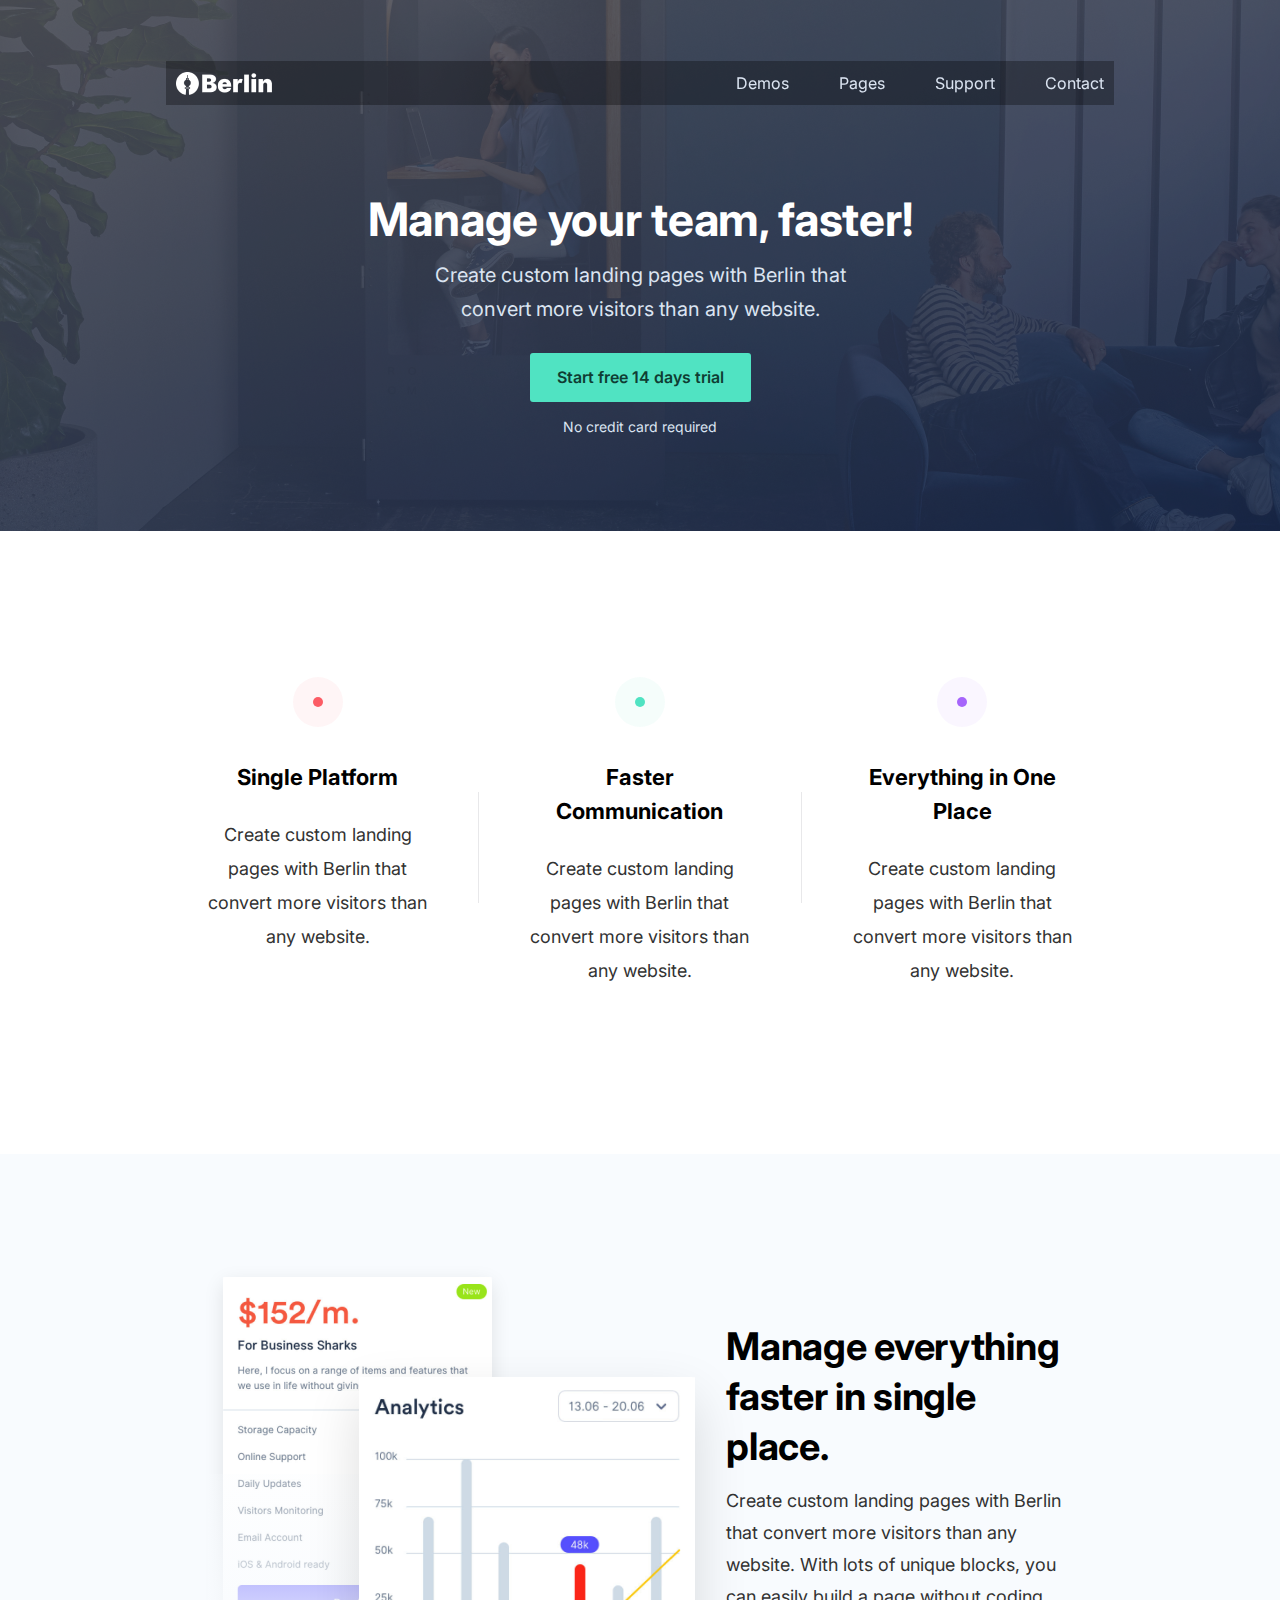
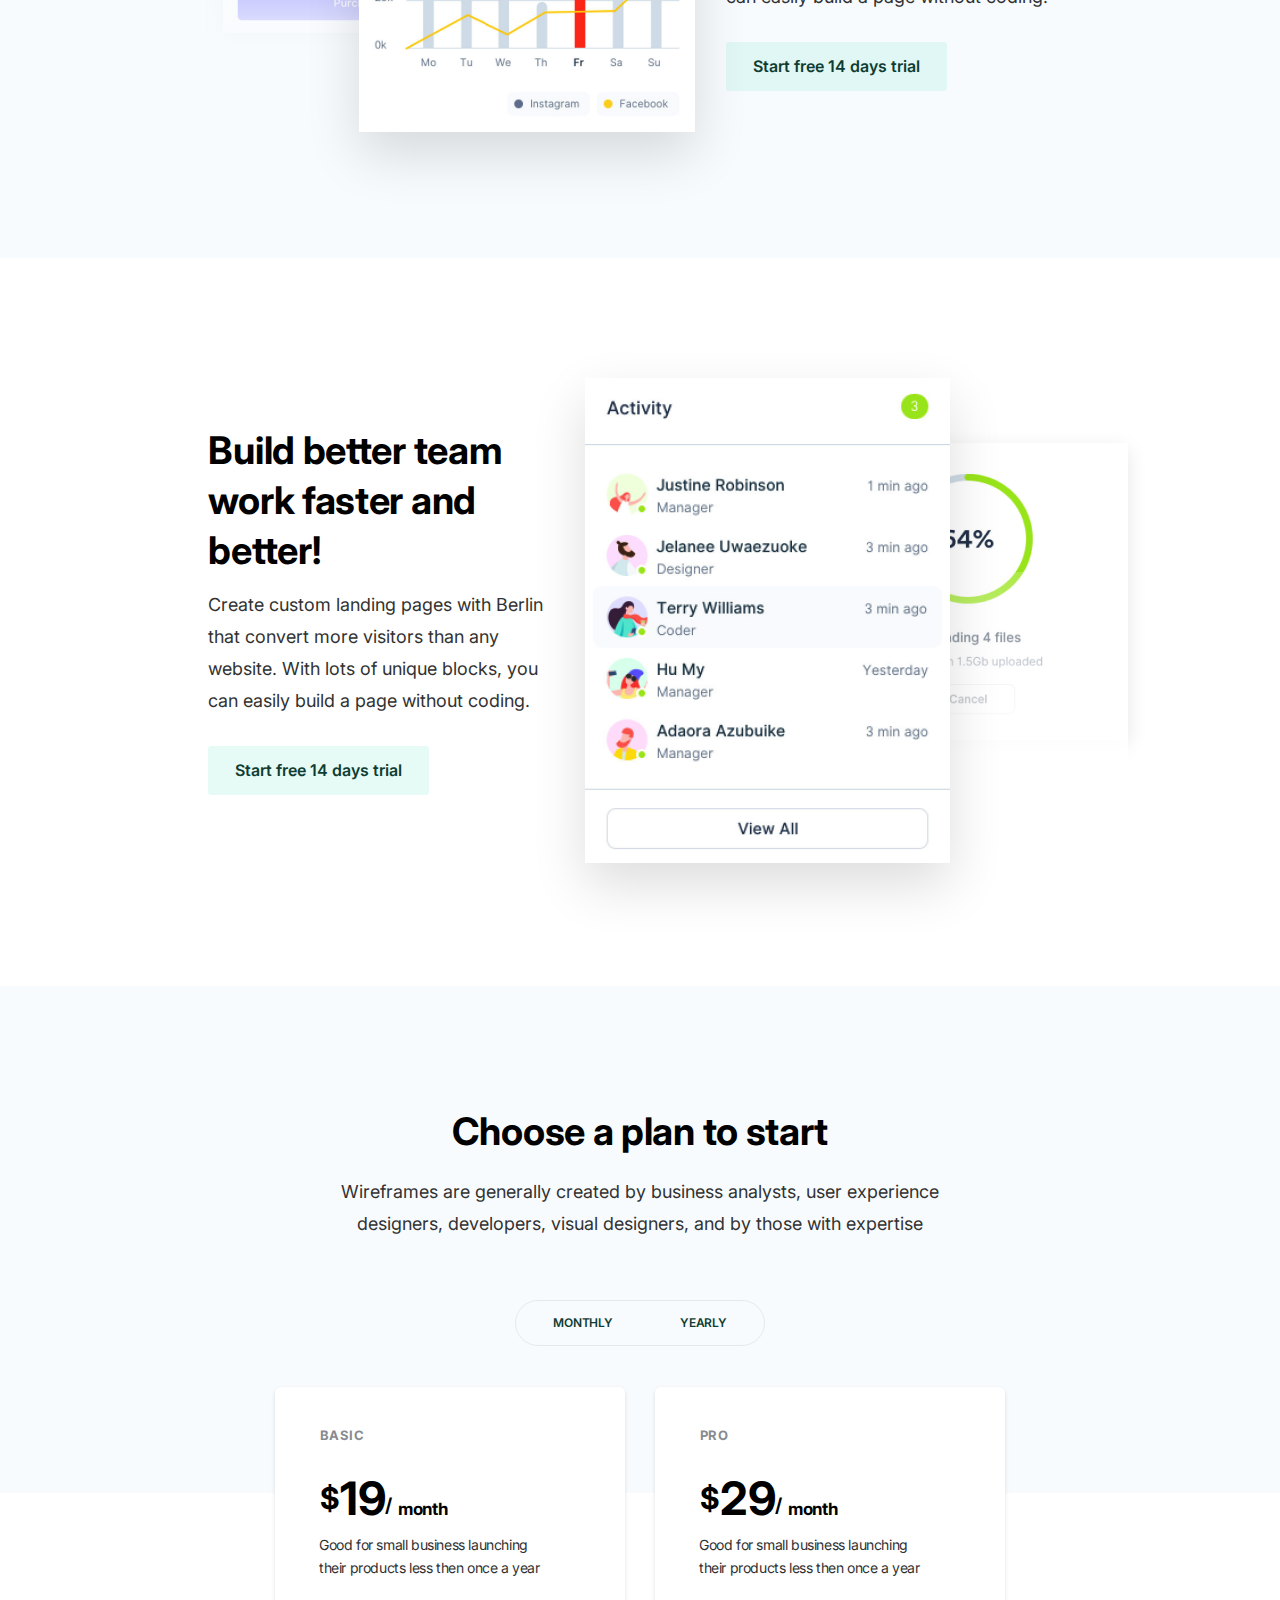
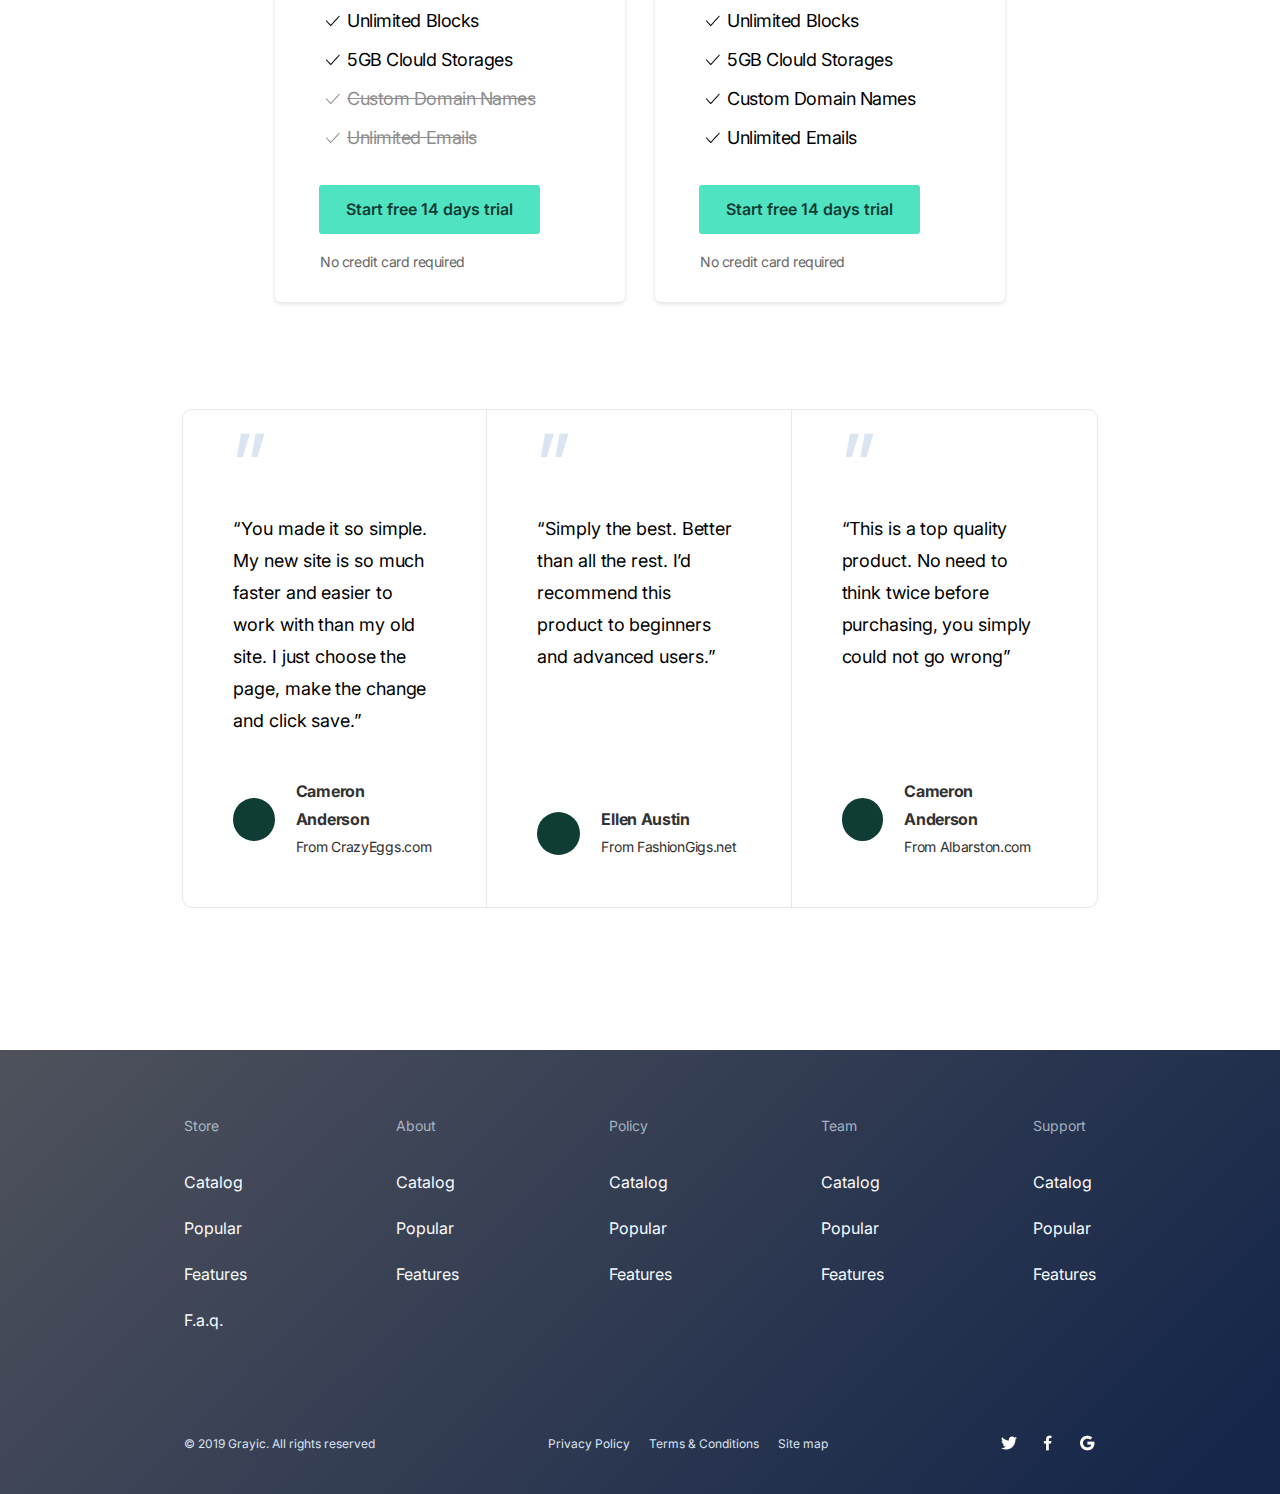
==== commit 27d13cab: "removed arrow" ====
--- a/index.html
+++ b/index.html
@@ -12,18 +12,6 @@
 <body>
 <div class="site-wrapper">
 
-<div class="arrow-left-block">
-<div class="arrow-left">
-    <span></span>
-    <span></span>
-    <span></span>
-   
-</div>
-<div class="arrow-left-text">
-<span>works</span>
-</div>
-</div>
-
 <header class="header">
   <div class="header__container">
     <div class="header__body">
@@ -238,7 +226,8 @@
       </div>
     </div>
   </div>
-</footer></div>
- 
+</footer>
+</div>
+
 </body>
 </html>--- a/css/style.css
+++ b/css/style.css
@@ -1221,92 +1221,4 @@
 }
 .contact-form__container .contact-form__form-block .contact-form__form .contact-form__form-self .contact-form__send-button {
   background: rgba(80, 227, 194, 0.14);
-}
-
-.arrow-left-block {
-  position: fixed;
-  z-index: 10;
-  right: 15.5%;
-  top: 8%;
-}
-.arrow-left-block .arrow-left span {
-  display: inline-block;
-  width: 10px;
-  height: 10px;
-  border-bottom: 3px solid #ff3140;
-  border-left: 3px solid #ff3140;
-  margin: -2px;
-  -webkit-animation: arrow-left 1s infinite;
-          animation: arrow-left 1s infinite;
-}
-.arrow-left-block .arrow-left span:nth-child(2) {
-  -webkit-animation-delay: -0.1s;
-          animation-delay: -0.1s;
-}
-.arrow-left-block .arrow-left span:nth-child(3) {
-  -webkit-animation-delay: -0.2s;
-          animation-delay: -0.2s;
-}
-
-.arrow-left-text {
-  font-size: 19px;
-  color: #ff3140;
-  -webkit-animation: arrow-left-text 1s infinite;
-          animation: arrow-left-text 1s infinite;
-  -webkit-animation-delay: -0.1s;
-          animation-delay: -0.1s;
-}
-
-@-webkit-keyframes arrow-left {
-  0% {
-    opacity: 0;
-    -webkit-transform: rotate(45deg) translate(0px, 0px);
-            transform: rotate(45deg) translate(0px, 0px);
-  }
-  50% {
-    opacity: 1;
-  }
-  100% {
-    opacity: 0;
-    -webkit-transform: rotate(45deg) translate(0px, 0px);
-            transform: rotate(45deg) translate(0px, 0px);
-  }
-}
-
-@keyframes arrow-left {
-  0% {
-    opacity: 0;
-    -webkit-transform: rotate(45deg) translate(0px, 0px);
-            transform: rotate(45deg) translate(0px, 0px);
-  }
-  50% {
-    opacity: 1;
-  }
-  100% {
-    opacity: 0;
-    -webkit-transform: rotate(45deg) translate(0px, 0px);
-            transform: rotate(45deg) translate(0px, 0px);
-  }
-}
-@-webkit-keyframes arrow-left-text {
-  0% {
-    opacity: 0;
-  }
-  50% {
-    opacity: 1;
-  }
-  100% {
-    opacity: 0;
-  }
-}
-@keyframes arrow-left-text {
-  0% {
-    opacity: 0;
-  }
-  50% {
-    opacity: 1;
-  }
-  100% {
-    opacity: 0;
-  }
 }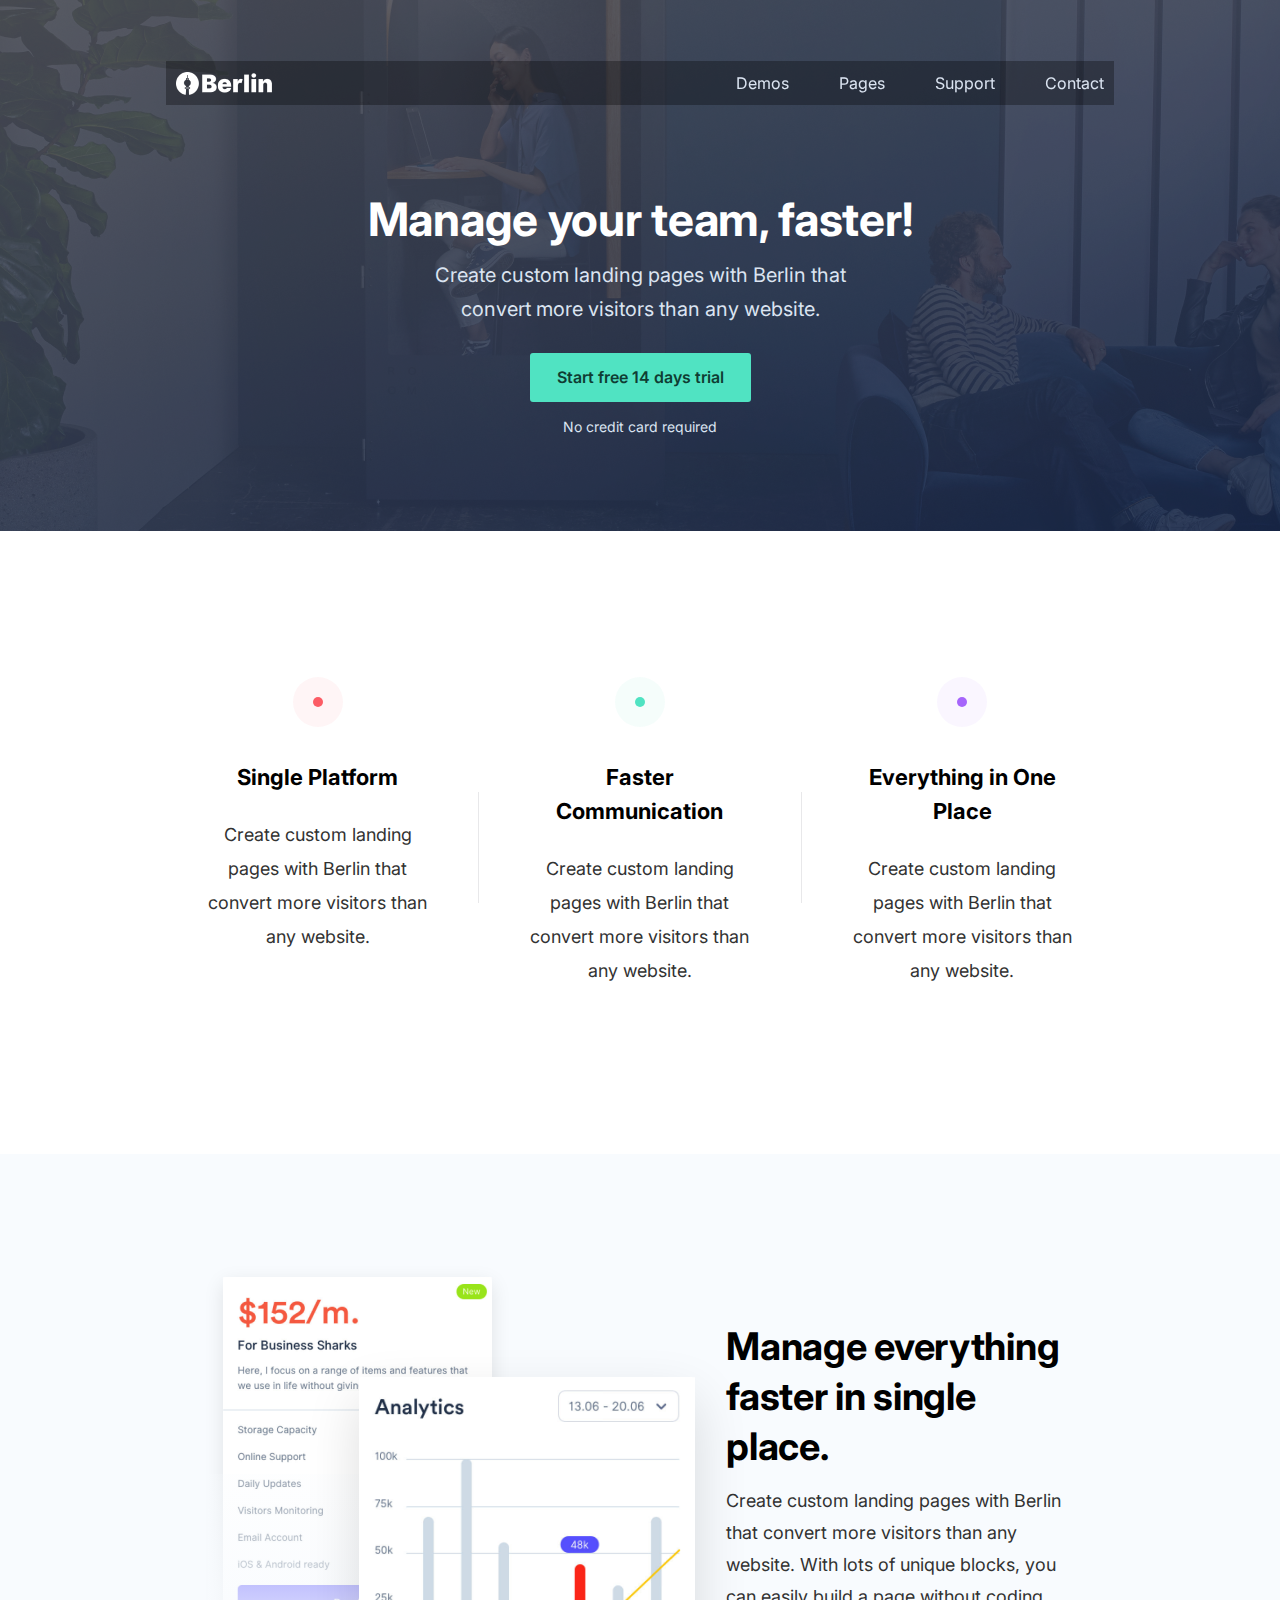
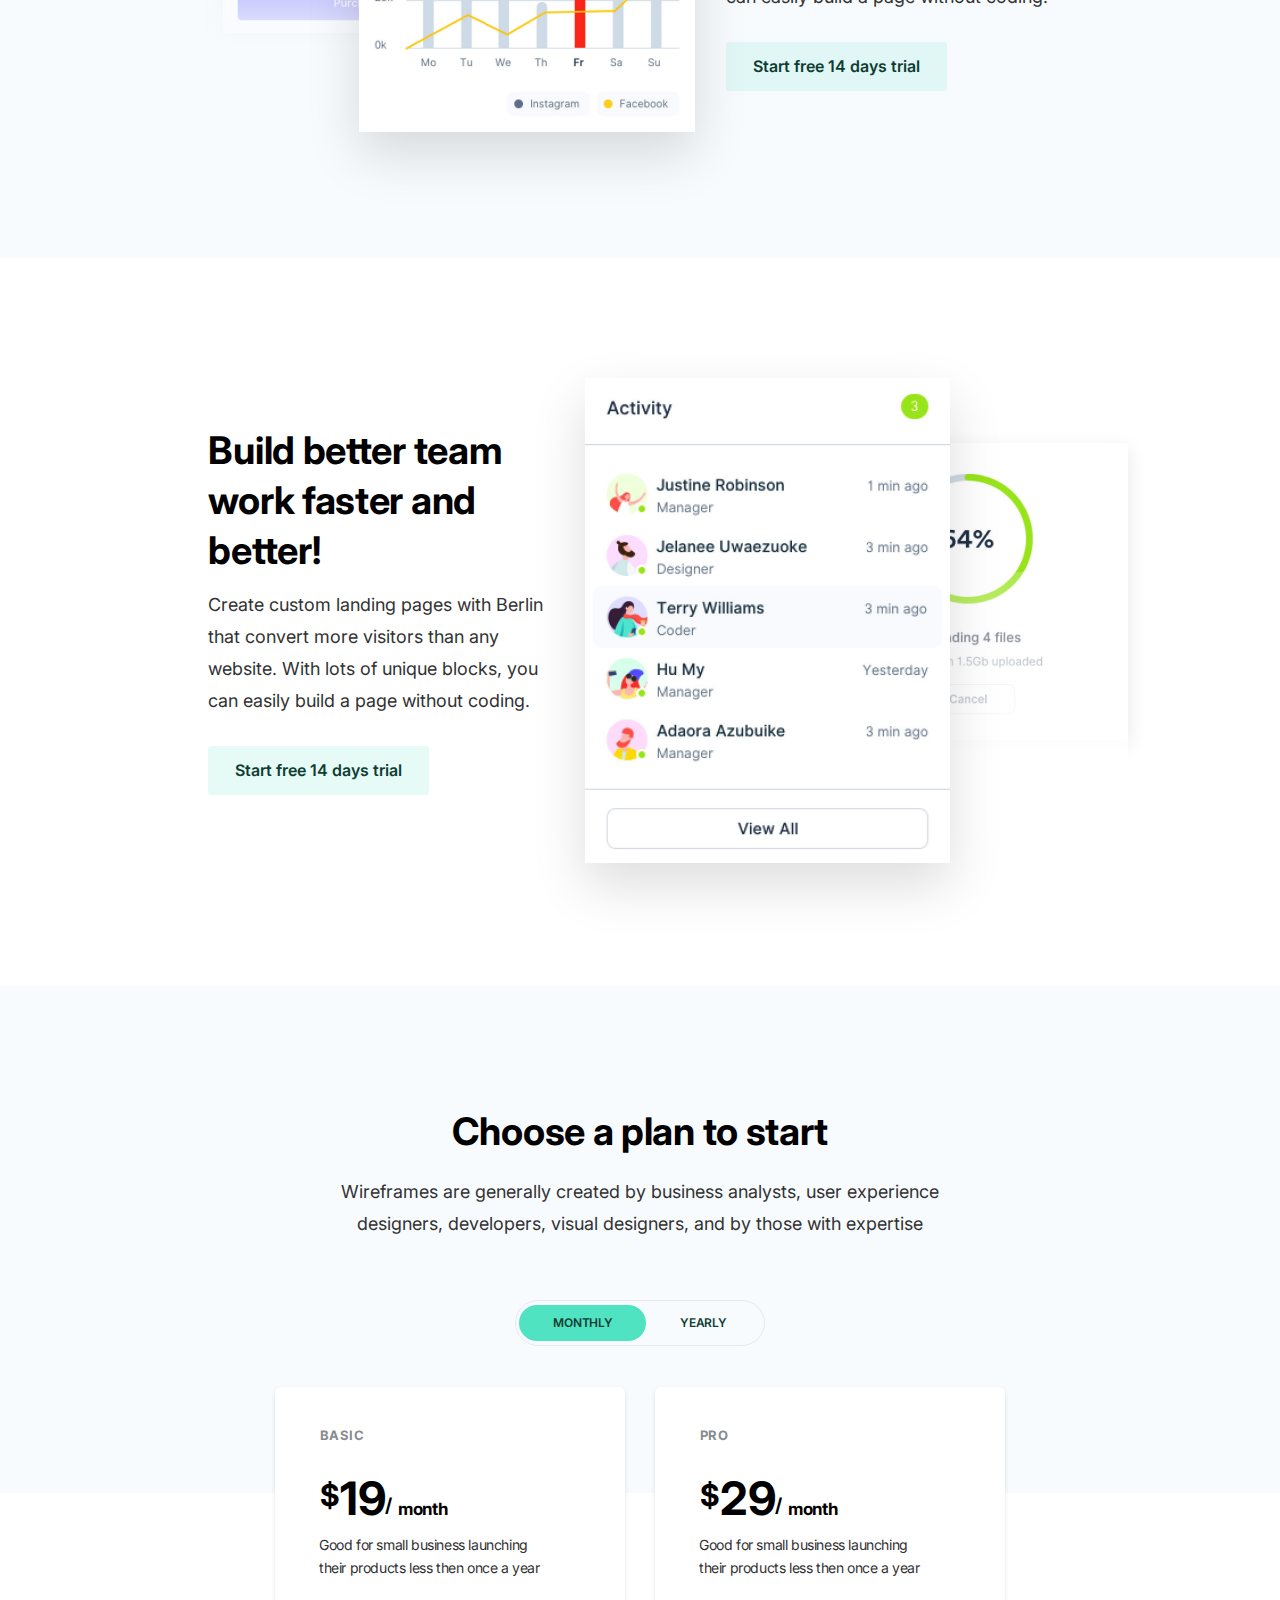
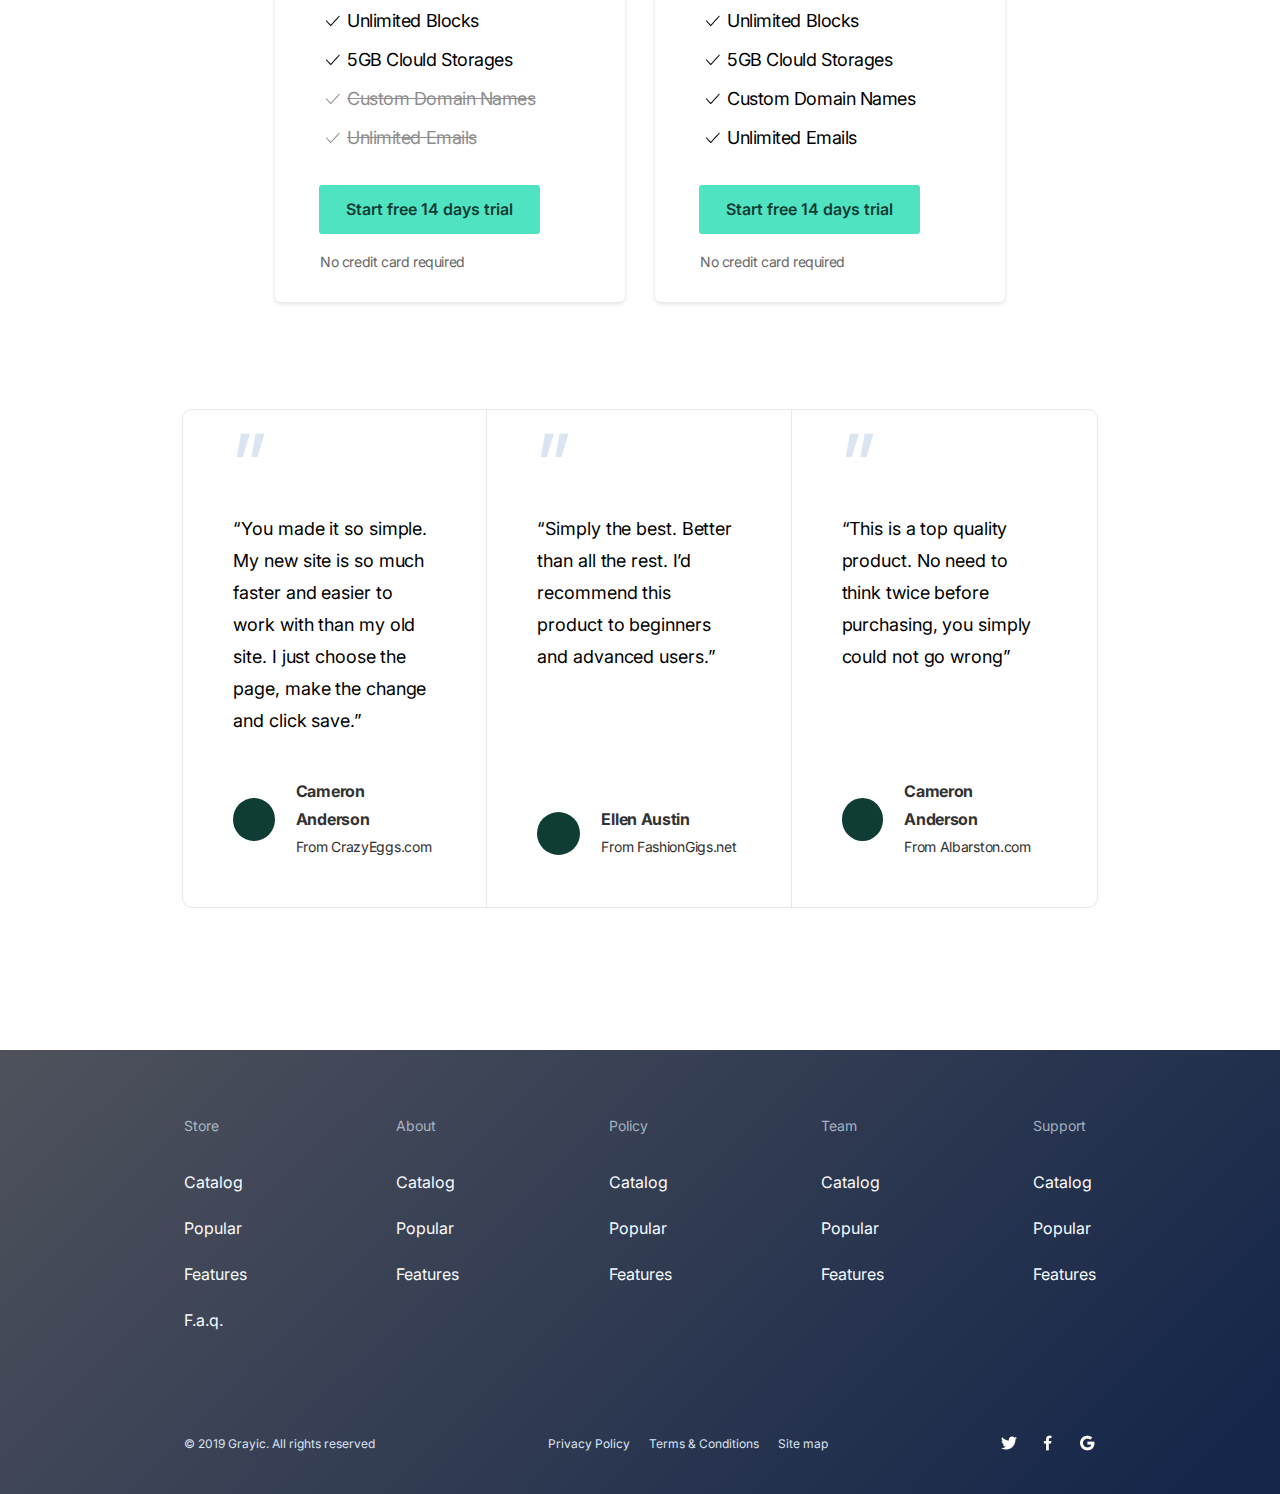
==== commit 672bb74e: "added js price chooser" ====
--- a/index.html
+++ b/index.html
@@ -106,7 +106,7 @@
   <div class="pricing__plan-container">
     <div class="pricing__price1 price-block">
       <p class="pricing__plan-type">Basic</p>
-      <p class="pricing__price"><span class="dollar">$</span>19<span class="slash">/</span><span class="period">month</span></p>
+      <p class="pricing__price"><span class="dollar">$</span><span class="price price-basic">19</span><span class="slash">/</span><span class="period period-basic">month</span></p>
       <p class="pricing__plan-text">Good for small business launching their products less then once a year</p>
       <ul class="pricing__benefits-basic pricing__benefits">
         <li>Unlimited Blocks</li>
@@ -119,7 +119,7 @@
     </div>
     <div class="pricing__price2 price-block">
       <p class="pricing__plan-type">Pro</p>
-      <p class="pricing__price"><span class="dollar">$</span>29<span class="slash">/</span><span class="period">month</span>
+      <p class="pricing__price"><span class="dollar">$</span><span class="price price-pro">29</span><span class="slash">/</span><span class="period period-pro">month</span>
       </p>
       <p class="pricing__plan-text">Good for small business launching their products less then once a year</p>
       <ul class="pricing__benefits-pro pricing__benefits">
@@ -228,6 +228,7 @@
   </div>
 </footer>
 </div>
-
+<script src="js/jquery-3.6.0.min.js"></script>
+ <script src="js/scripts.js"></script>
 </body>
 </html>--- a/css/style.css
+++ b/css/style.css
@@ -699,7 +699,7 @@
   letter-spacing: -0.3px;
   text-transform: uppercase;
 }
-.pricing .pricing__choice-container .pricing__choice-buttons .pricing__choice-button:focus {
+.pricing .pricing__choice-container .pricing__choice-buttons .selected {
   background-color: #50E3C2;
 }
 .pricing .pricing__plan-container {
@@ -746,21 +746,21 @@
   display: -ms-flexbox;
   display: flex;
   font-weight: bold;
-  font-size: 46px;
-  line-height: 60px;
-  letter-spacing: -0.3px;
-  color: #000000;
   margin-left: 45px;
   margin-bottom: 5px;
 }
 .pricing .pricing__plan-container .price-block .pricing__price .dollar {
-  -ms-flex-item-align: center;
-      -ms-grid-row-align: center;
-      align-self: center;
   font-size: 30px;
   line-height: 36px;
   letter-spacing: -1.2px;
   padding-right: 1px;
+  margin-top: 9px;
+}
+.pricing .pricing__plan-container .price-block .pricing__price .price {
+  font-size: 46px;
+  line-height: 60px;
+  letter-spacing: -0.3px;
+  color: #000000;
 }
 .pricing .pricing__plan-container .price-block .pricing__price .slash {
   font-size: 19px;
@@ -1092,6 +1092,12 @@
       -ms-flex-align: center;
           align-items: center;
 }
+@media (max-width: 880px) {
+  .contact-form__container .contact-form__cta {
+    margin-left: 15px;
+    margin-right: 15px;
+  }
+}
 .contact-form__container .contact-form__cta .contact-form__text {
   margin-right: 61px;
   font-weight: bold;
@@ -1101,6 +1107,7 @@
   color: #000000;
 }
 .contact-form__container .contact-form__form-block {
+  width: 100%;
   display: -webkit-box;
   display: -ms-flexbox;
   display: flex;
@@ -1122,7 +1129,7 @@
   color: #000000;
 }
 .contact-form__container .contact-form__form-block .contact-form__form {
-  width: 558px;
+  width: 34.875%;
   max-height: 485px;
   background: #FFFFFF;
   border: 1px solid #E8E8EA;
@@ -1132,6 +1139,16 @@
           box-shadow: 0px 22px 54px rgba(67, 87, 138, 0.29);
   border-radius: 10px;
   padding: 50px 50px;
+}
+@media (max-width: 880px) {
+  .contact-form__container .contact-form__form-block .contact-form__form {
+    width: 50%;
+  }
+}
+@media (max-width: 880px) and (max-width: 632px) {
+  .contact-form__container .contact-form__form-block .contact-form__form {
+    width: 75%;
+  }
 }
 .contact-form__container .contact-form__form-block .contact-form__form .contact-form__form-self {
   display: -webkit-box;
